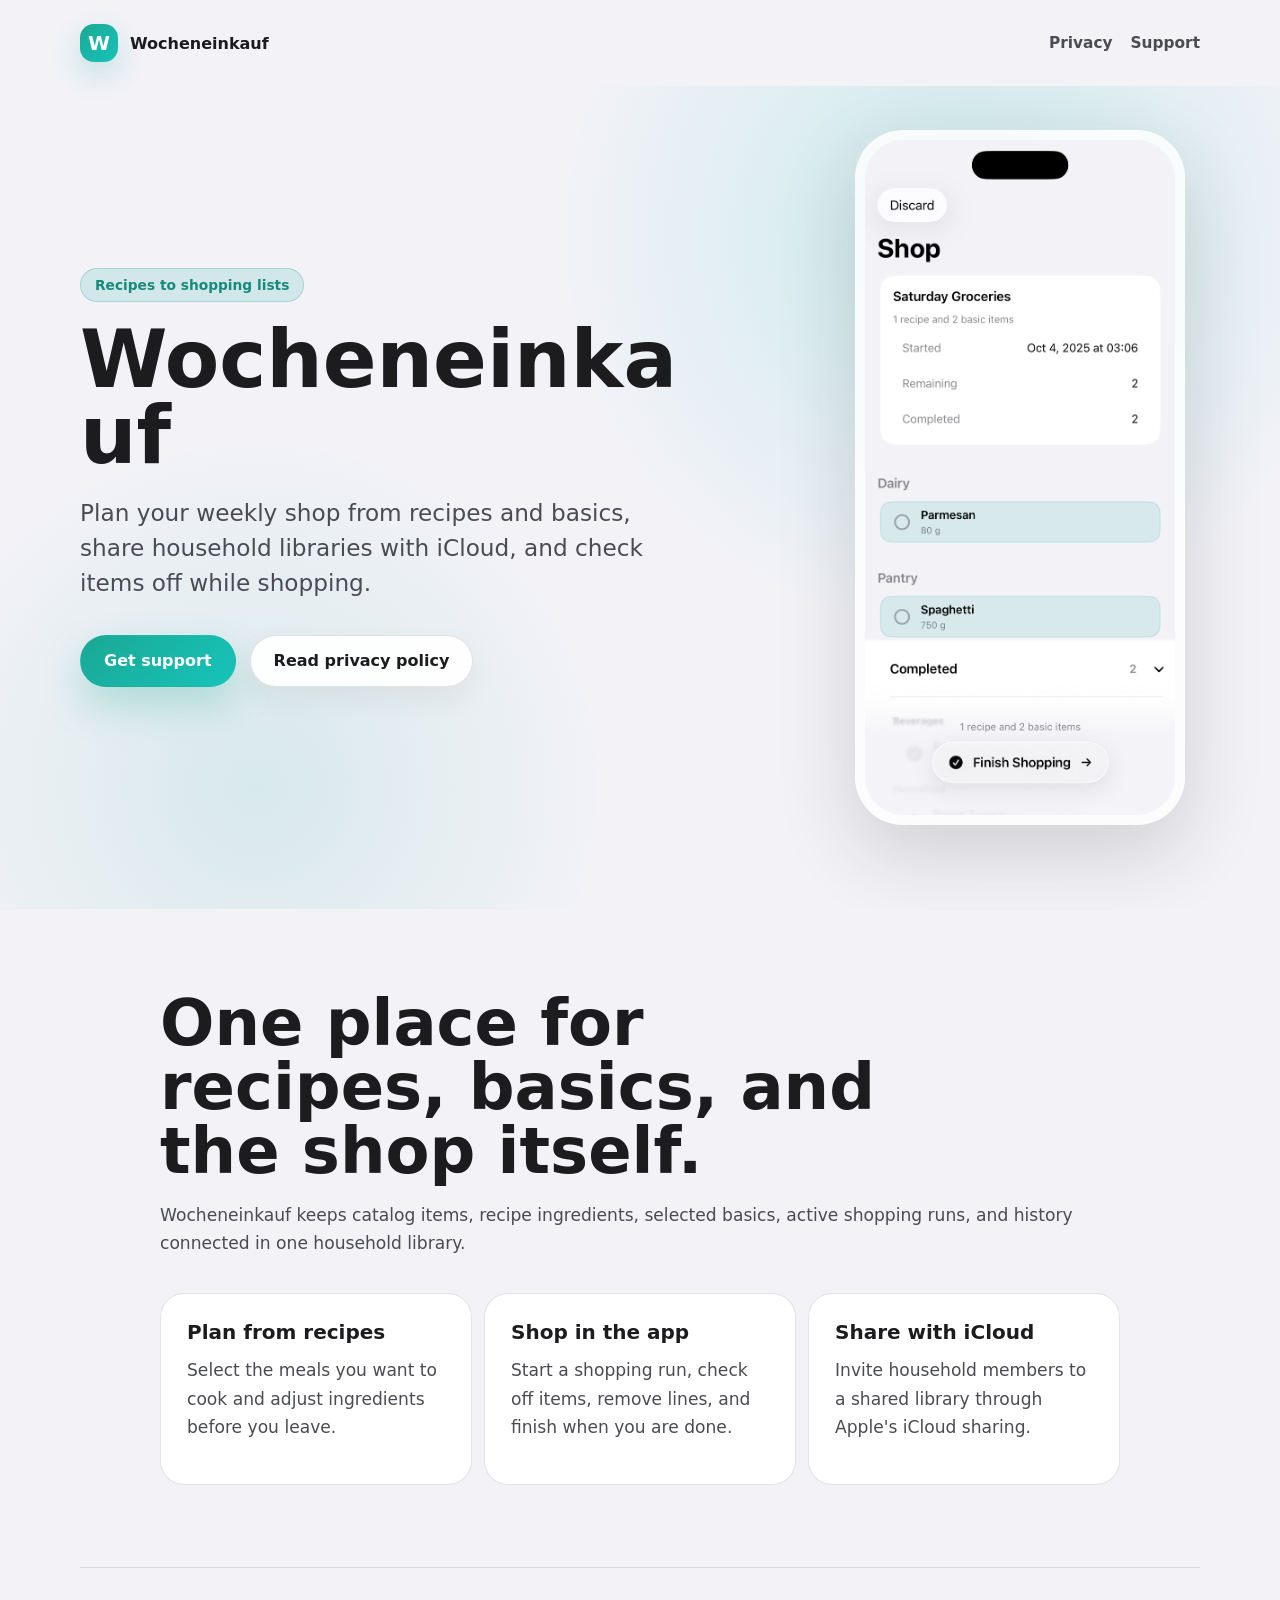
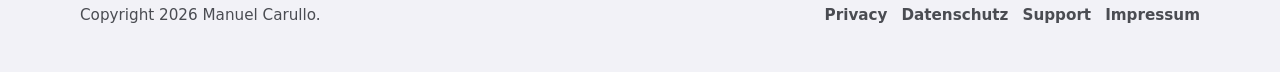
==== index.html @ f626c737 "Split privacy and Datenschutz pages" ====
<!doctype html>
<html lang="en">
  <head>
    <meta charset="utf-8">
    <meta name="viewport" content="width=device-width, initial-scale=1">
    <title>Wocheneinkauf</title>
    <meta
      name="description"
      content="Wocheneinkauf turns recipes and household basics into shared grocery lists and in-app shopping runs."
    >
    <link rel="stylesheet" href="assets/styles.css">
  </head>
  <body>
    <header class="site-header">
      <a class="brand" href="./" aria-label="Wocheneinkauf home">
        <span class="brand-mark" aria-hidden="true">W</span>
        <span>Wocheneinkauf</span>
      </a>
      <nav class="nav" aria-label="Main navigation">
        <a href="./privacy/">Privacy</a>
        <a href="./support/">Support</a>
      </nav>
    </header>

    <main>
      <section class="hero">
        <div class="hero-inner">
          <div class="hero-copy">
            <p class="eyebrow">Recipes to shopping lists</p>
            <h1>Wocheneinkauf</h1>
            <p class="lead">
              Plan your weekly shop from recipes and basics, share household libraries with iCloud,
              and check items off while shopping.
            </p>
            <div class="actions">
              <a class="button primary" href="./support/">Get support</a>
              <a class="button" href="./privacy/">Read privacy policy</a>
            </div>
          </div>

          <div class="app-image-wrap" aria-label="Wocheneinkauf app preview">
            <div class="app-image-shell">
              <img
                class="app-preview"
                src="./assets/app-preview.png"
                alt="Wocheneinkauf shopping run screen showing remaining items and a finish shopping button"
                width="689"
                height="1500"
              >
            </div>
          </div>
        </div>
      </section>

      <section class="section">
        <h2>One place for recipes, basics, and the shop itself.</h2>
        <p>
          Wocheneinkauf keeps catalog items, recipe ingredients, selected basics, active shopping
          runs, and history connected in one household library.
        </p>
        <div class="feature-list" aria-label="Product features">
          <article class="feature">
            <h3>Plan from recipes</h3>
            <p>Select the meals you want to cook and adjust ingredients before you leave.</p>
          </article>
          <article class="feature">
            <h3>Shop in the app</h3>
            <p>Start a shopping run, check off items, remove lines, and finish when you are done.</p>
          </article>
          <article class="feature">
            <h3>Share with iCloud</h3>
            <p>Invite household members to a shared library through Apple's iCloud sharing.</p>
          </article>
        </div>
      </section>
    </main>

    <footer class="site-footer">
      <span>Copyright 2026 Manuel Carullo.</span>
      <nav class="footer-links" aria-label="Legal links">
        <a href="./privacy/">Privacy</a>
        <a href="./datenschutz/">Datenschutz</a>
        <a href="./support/">Support</a>
        <a href="./impressum/">Impressum</a>
      </nav>
    </footer>
  </body>
</html>
---- assets/styles.css ----
:root {
  color-scheme: light dark;
  --background: #f2f2f7;
  --background-raised: #ffffff;
  --surface: #ffffff;
  --surface-secondary: #f8f8fb;
  --surface-selected: rgba(26, 168, 148, 0.14);
  --text: #1c1c1e;
  --muted: #4a4c52;
  --tertiary: #8a8d94;
  --line: rgba(60, 60, 67, 0.14);
  --accent: #1aa894;
  --accent-strong: #168b7b;
  --accent-bright: #17c4ba;
  --shadow: 0 28px 80px rgba(28, 28, 30, 0.16);
  --radius-card: 30px;
  --radius-row: 18px;
  --radius-button: 999px;
}

@media (prefers-color-scheme: dark) {
  :root {
    --background: #141417;
    --background-raised: #1f1f24;
    --surface: #1f1f24;
    --surface-secondary: #18181d;
    --surface-selected: rgba(33, 204, 184, 0.16);
    --text: #f7f7fa;
    --muted: #c9c9d0;
    --tertiary: #92929c;
    --line: rgba(255, 255, 255, 0.13);
    --accent: #21ccb8;
    --accent-strong: #6ce4d7;
    --accent-bright: #16d3c5;
    --shadow: 0 28px 80px rgba(0, 0, 0, 0.42);
  }
}

* {
  box-sizing: border-box;
}

html {
  font-family:
    ui-rounded, "SF Pro Rounded", ui-sans-serif, system-ui, -apple-system,
    BlinkMacSystemFont, "Segoe UI", sans-serif;
  background: var(--background);
  color: var(--text);
}

body {
  margin: 0;
  min-width: 320px;
}

a {
  color: inherit;
  text-decoration-color: color-mix(in srgb, var(--accent) 70%, transparent);
  text-underline-offset: 0.18em;
}

a:hover {
  color: var(--accent-strong);
}

.site-header {
  position: relative;
  z-index: 3;
  display: flex;
  align-items: center;
  justify-content: space-between;
  gap: 24px;
  width: min(1120px, calc(100% - 40px));
  margin: 0 auto;
  padding: 24px 0;
}

.brand {
  display: inline-flex;
  align-items: center;
  gap: 12px;
  color: var(--text);
  font-weight: 760;
  text-decoration: none;
}

.brand-mark {
  display: grid;
  width: 38px;
  height: 38px;
  place-items: center;
  border-radius: 14px;
  background: linear-gradient(135deg, var(--accent), var(--accent-bright));
  color: #fff;
  font-size: 20px;
  box-shadow: 0 12px 28px rgba(26, 168, 148, 0.22);
}

.nav {
  display: flex;
  align-items: center;
  gap: 18px;
  color: var(--muted);
  font-size: 0.96rem;
  font-weight: 620;
}

.nav a {
  text-decoration: none;
}

.hero {
  position: relative;
  isolation: isolate;
  min-height: calc(100svh - 86px);
  overflow: hidden;
  background:
    radial-gradient(circle at 75% 18%, rgba(23, 196, 186, 0.18), transparent 34%),
    radial-gradient(circle at 20% 85%, rgba(26, 168, 148, 0.12), transparent 28%),
    var(--background);
}

.hero-inner {
  position: relative;
  z-index: 2;
  display: grid;
  grid-template-columns: minmax(0, 1fr) minmax(300px, 360px);
  gap: 64px;
  align-items: center;
  width: min(1120px, calc(100% - 40px));
  min-height: calc(100svh - 86px);
  margin: 0 auto;
  padding: 44px 0 84px;
}

.hero-copy {
  max-width: 620px;
  min-width: 0;
}

.eyebrow {
  display: inline-flex;
  align-items: center;
  min-height: 34px;
  margin: 0 0 20px;
  border: 1px solid color-mix(in srgb, var(--accent) 28%, transparent);
  border-radius: var(--radius-button);
  padding: 0 14px;
  background: var(--surface-selected);
  color: var(--accent-strong);
  font-size: 0.86rem;
  font-weight: 760;
}

h1,
h2,
h3,
p {
  margin-top: 0;
}

h1 {
  max-width: 100%;
  margin-bottom: 22px;
  font-size: clamp(3.2rem, 6.2vw, 6.35rem);
  line-height: 0.95;
  letter-spacing: 0;
  overflow-wrap: break-word;
}

.lead {
  max-width: 590px;
  margin-bottom: 34px;
  color: var(--muted);
  font-size: clamp(1.18rem, 2vw, 1.45rem);
  font-weight: 520;
  line-height: 1.52;
}

.actions {
  display: flex;
  flex-wrap: wrap;
  gap: 14px;
}

.button {
  display: inline-flex;
  min-height: 52px;
  align-items: center;
  justify-content: center;
  border: 1px solid var(--line);
  border-radius: var(--radius-button);
  padding: 0 23px;
  background: color-mix(in srgb, var(--surface) 92%, transparent);
  color: var(--text);
  font-weight: 760;
  text-decoration: none;
  box-shadow: 0 12px 30px rgba(28, 28, 30, 0.06);
}

.button.primary {
  border-color: transparent;
  background: linear-gradient(135deg, var(--accent), var(--accent-bright));
  color: #fff;
  box-shadow: 0 18px 38px rgba(26, 168, 148, 0.26);
}

.app-image-wrap {
  display: grid;
  justify-items: center;
  align-items: center;
  min-height: 680px;
  min-width: 0;
}

.app-image-shell {
  width: min(100%, 330px);
  border-radius: 48px;
  padding: 10px;
  background: color-mix(in srgb, var(--surface) 82%, transparent);
  box-shadow: var(--shadow);
}

.app-preview {
  display: block;
  width: 100%;
  height: auto;
  border-radius: 38px;
  background: var(--background);
}

.section {
  width: min(960px, calc(100% - 40px));
  margin: 0 auto;
  padding: 82px 0;
}

.section h2 {
  max-width: 760px;
  margin-bottom: 18px;
  font-size: clamp(2rem, 5vw, 4rem);
  line-height: 1;
  letter-spacing: 0;
}

.section p,
.section li {
  color: var(--muted);
  font-size: 1.07rem;
  line-height: 1.65;
}

.feature-list {
  display: grid;
  grid-template-columns: repeat(3, minmax(0, 1fr));
  gap: 12px;
  margin-top: 36px;
}

.feature {
  min-height: 184px;
  border: 1px solid var(--line);
  border-radius: 24px;
  padding: 26px;
  background: var(--surface);
}

.feature h3 {
  margin-bottom: 12px;
  font-size: 1.25rem;
}

.policy {
  max-width: 760px;
}

.policy h1 {
  font-size: clamp(2.7rem, 8vw, 5.5rem);
}

.policy h2 {
  margin-top: 44px;
  font-size: 1.45rem;
}

.policy h3 {
  margin-top: 30px;
  margin-bottom: 12px;
  font-size: 1.12rem;
}

.policy ul {
  padding-left: 1.3rem;
}

.support-options {
  display: grid;
  grid-template-columns: 1fr;
  gap: 12px;
  margin-top: 34px;
  max-width: 640px;
}

.support-option {
  border: 1px solid var(--line);
  border-radius: 24px;
  padding: 28px;
  background: var(--surface);
}

.site-footer {
  display: flex;
  align-items: center;
  justify-content: space-between;
  gap: 18px;
  width: min(1120px, calc(100% - 40px));
  margin: 0 auto;
  padding: 38px 0 48px;
  border-top: 1px solid var(--line);
  color: var(--muted);
  font-size: 0.95rem;
}

.footer-links {
  display: flex;
  flex-wrap: wrap;
  gap: 14px;
}

.footer-links a {
  color: var(--muted);
  font-weight: 620;
  text-decoration: none;
}

@media (max-width: 920px) {
  .site-header {
    align-items: flex-start;
    flex-direction: column;
  }

  .hero-inner {
    grid-template-columns: 1fr;
    min-height: 0;
    padding-top: 22px;
  }

  .app-image-wrap {
    min-height: 0;
  }

  .app-image-shell {
    width: min(100%, 350px);
  }

  .feature-list,
  .support-options {
    grid-template-columns: 1fr;
  }

  .site-footer {
    align-items: flex-start;
    flex-direction: column;
  }
}

@media (max-width: 520px) {
  .site-header,
  .hero-inner,
  .section,
  .site-footer {
    width: min(100% - 28px, 1120px);
  }

  .nav {
    width: 100%;
    justify-content: space-between;
    gap: 10px;
  }

  h1 {
    font-size: clamp(2.8rem, 15vw, 4rem);
  }

  .actions {
    flex-direction: column;
  }

  .button {
    width: 100%;
  }

  .app-image-shell {
    border-radius: 42px;
    padding: 8px;
  }

  .app-preview {
    border-radius: 34px;
  }
}
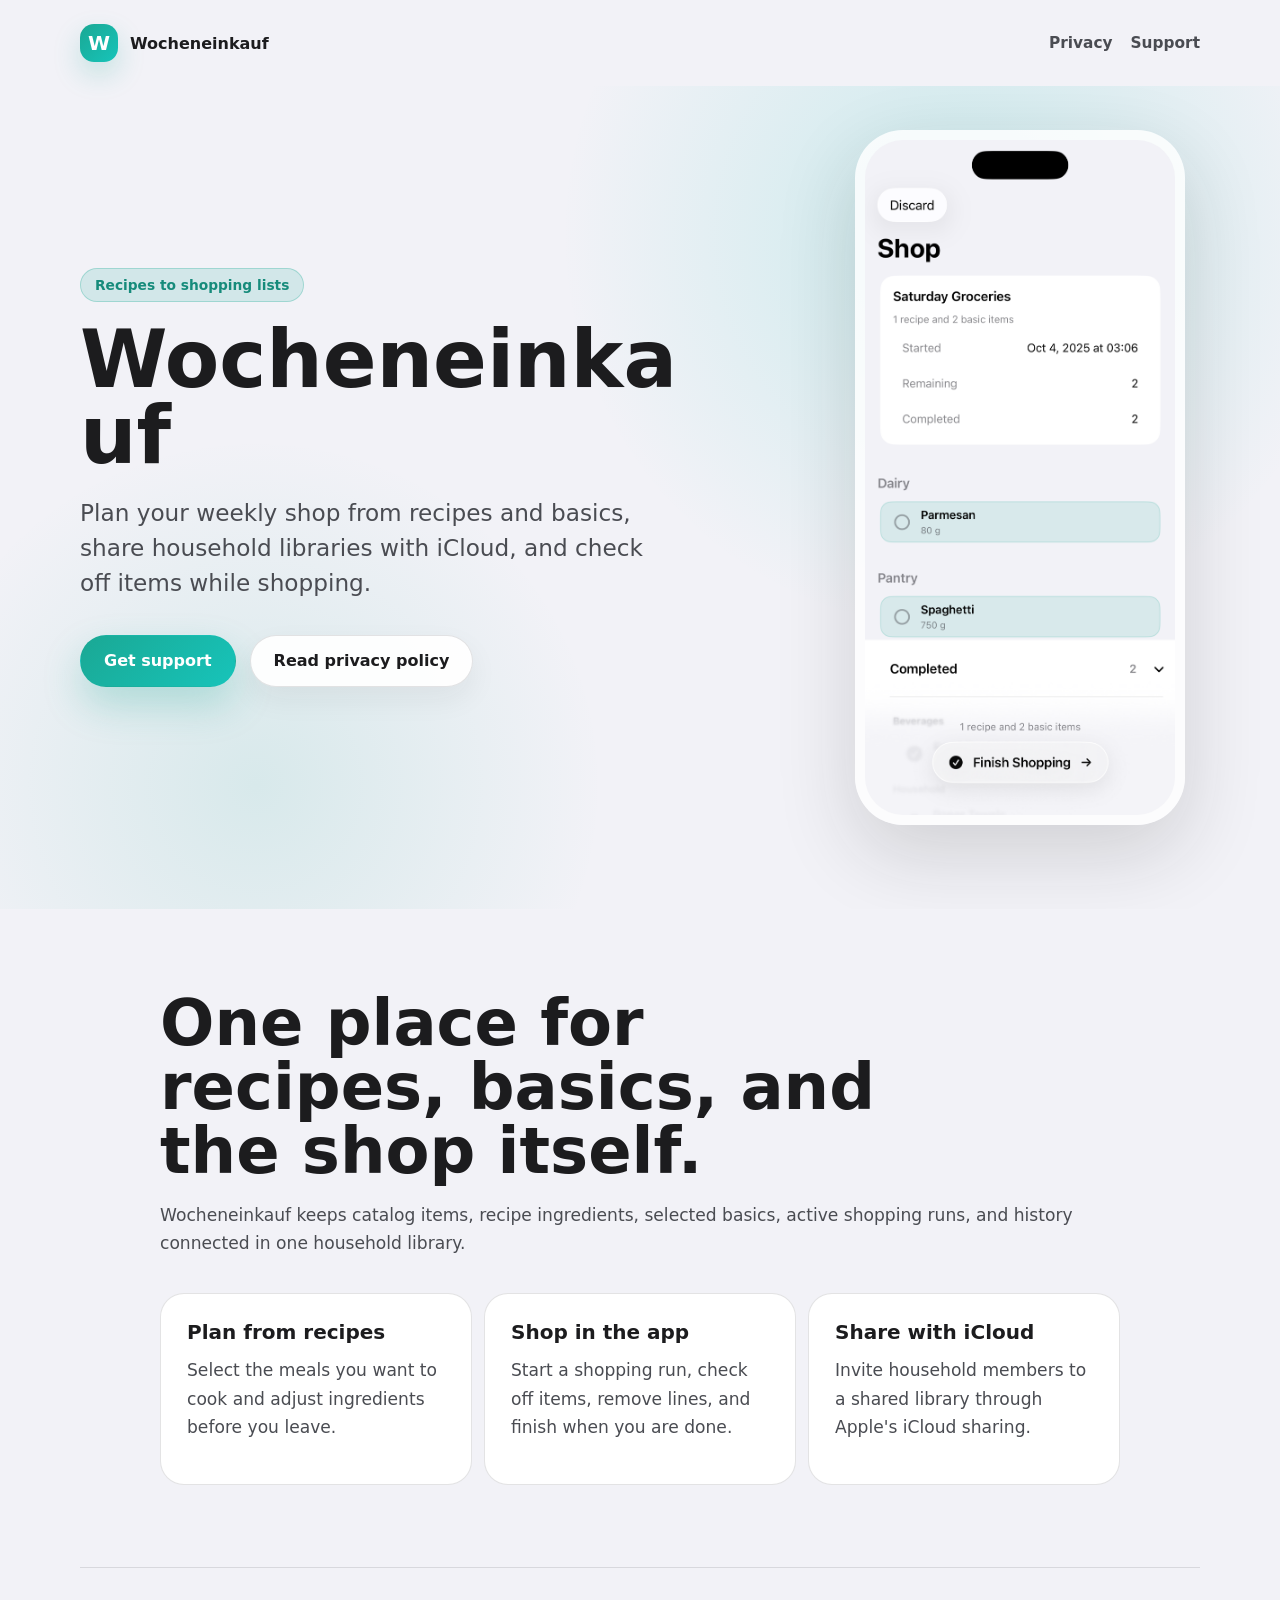
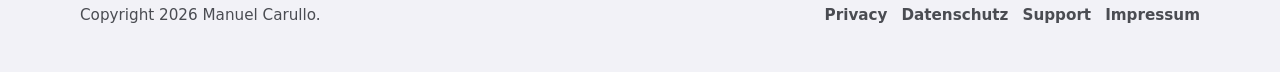
==== commit d2ea024b: "Add app feature inventory and refresh site copy" ====
--- a/index.html
+++ b/index.html
@@ -6,7 +6,7 @@
     <title>Wocheneinkauf</title>
     <meta
       name="description"
-      content="Wocheneinkauf turns recipes and household basics into shared grocery lists and in-app shopping runs."
+      content="Wocheneinkauf turns recipes and household basics into shared grocery libraries and in-app shopping runs."
     >
     <link rel="stylesheet" href="assets/styles.css">
   </head>
@@ -30,7 +30,7 @@
             <h1>Wocheneinkauf</h1>
             <p class="lead">
               Plan your weekly shop from recipes and basics, share household libraries with iCloud,
-              and check items off while shopping.
+              and check off items while shopping.
             </p>
             <div class="actions">
               <a class="button primary" href="./support/">Get support</a>
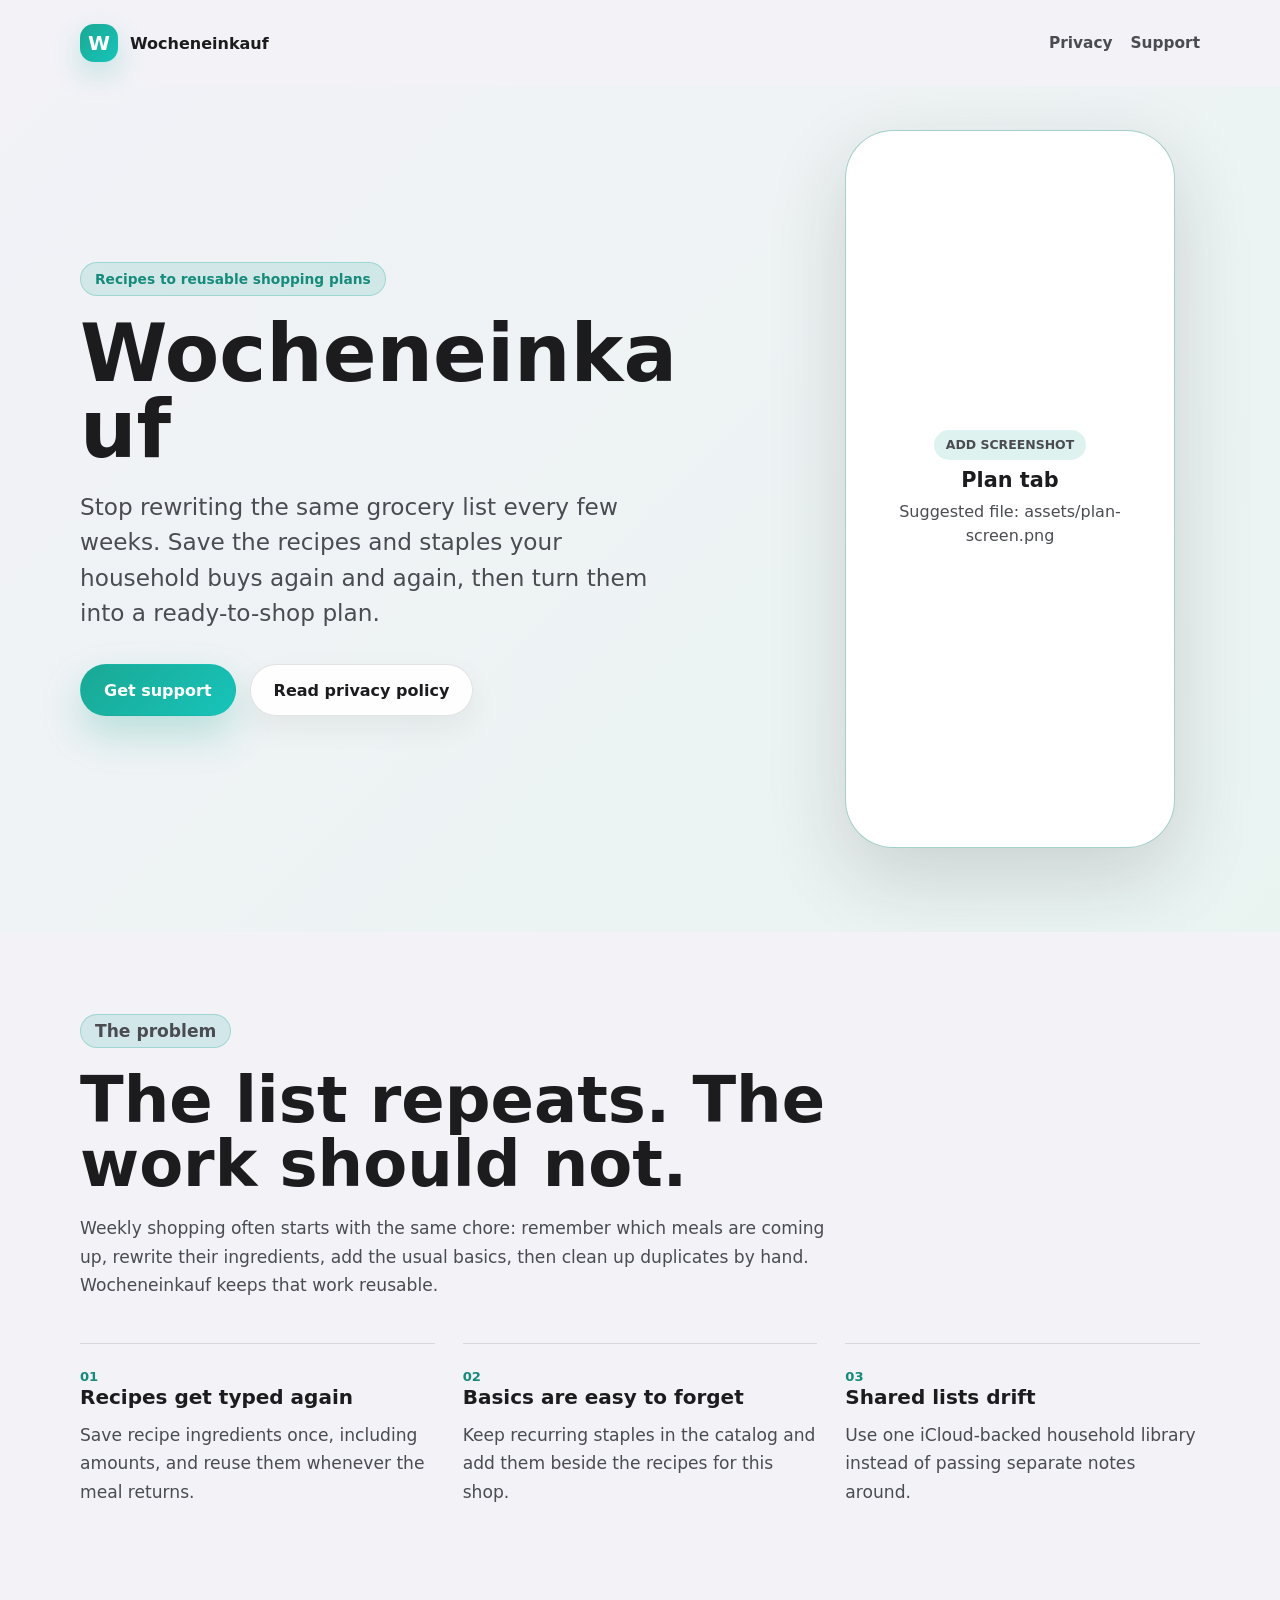
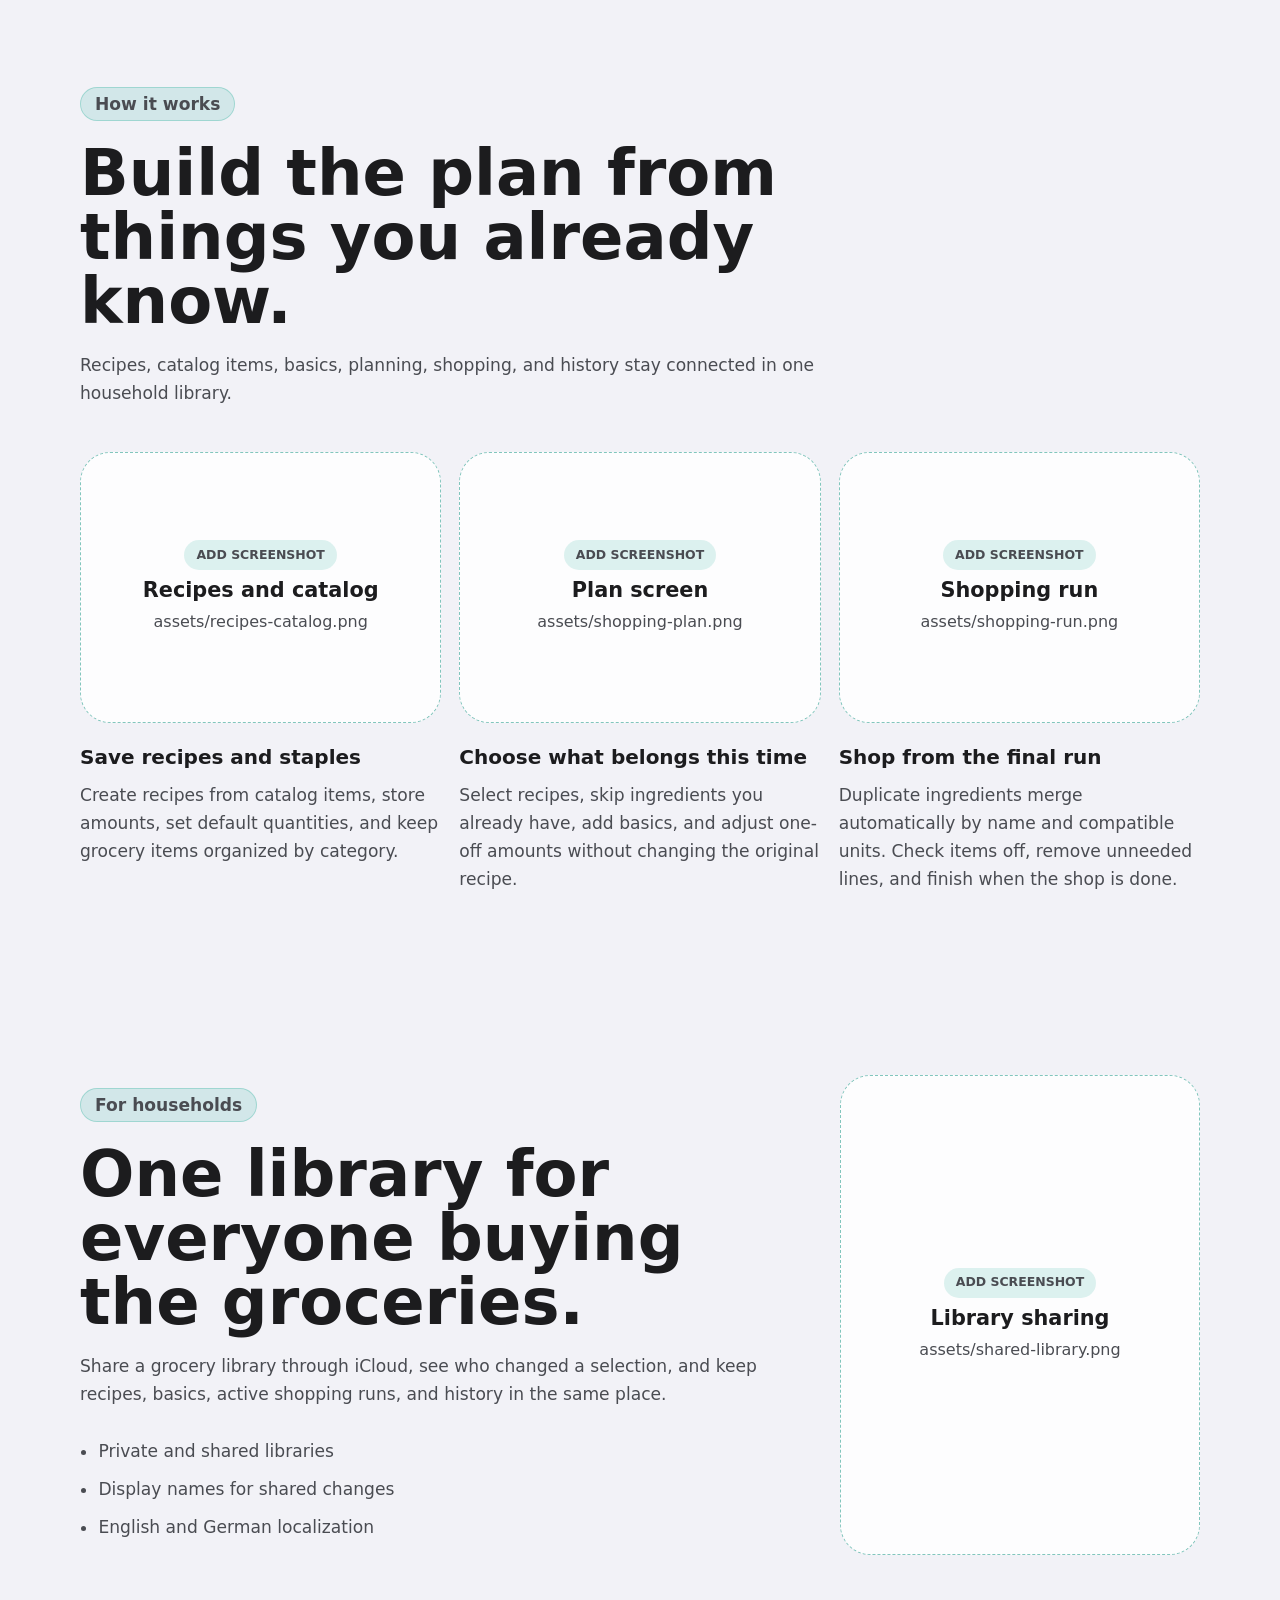
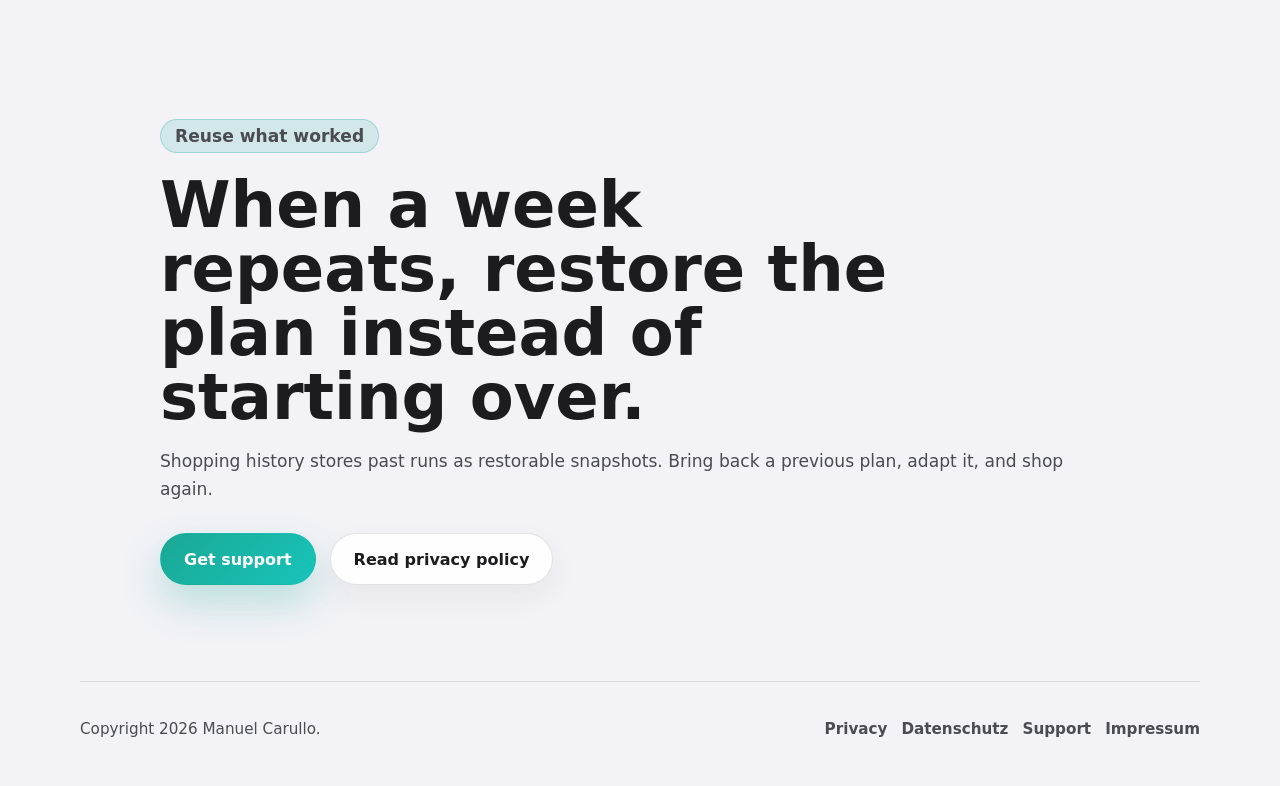
==== commit b312bc1e: "Update landing page with app overview" ====
--- a/index.html
+++ b/index.html
@@ -6,7 +6,7 @@
     <title>Wocheneinkauf</title>
     <meta
       name="description"
-      content="Wocheneinkauf turns recipes and household basics into shared grocery libraries and in-app shopping runs."
+      content="Wocheneinkauf saves recipes, staples, and shared grocery libraries so households can plan recurring shops without rewriting the same lists."
     >
     <link rel="stylesheet" href="assets/styles.css">
   </head>
@@ -26,11 +26,11 @@
       <section class="hero">
         <div class="hero-inner">
           <div class="hero-copy">
-            <p class="eyebrow">Recipes to shopping lists</p>
+            <p class="eyebrow">Recipes to reusable shopping plans</p>
             <h1>Wocheneinkauf</h1>
             <p class="lead">
-              Plan your weekly shop from recipes and basics, share household libraries with iCloud,
-              and check off items while shopping.
+              Stop rewriting the same grocery list every few weeks. Save the recipes and staples
+              your household buys again and again, then turn them into a ready-to-shop plan.
             </p>
             <div class="actions">
               <a class="button primary" href="./support/">Get support</a>
@@ -38,39 +38,126 @@
             </div>
           </div>
 
-          <div class="app-image-wrap" aria-label="Wocheneinkauf app preview">
-            <div class="app-image-shell">
-              <img
-                class="app-preview"
-                src="./assets/app-preview.png"
-                alt="Wocheneinkauf shopping run screen showing remaining items and a finish shopping button"
-                width="689"
-                height="1500"
-              >
+          <div class="hero-media" aria-label="Wocheneinkauf app screenshot placeholder">
+            <div class="phone-placeholder">
+              <span class="placeholder-label">Add screenshot</span>
+              <strong>Plan tab</strong>
+              <span>Suggested file: assets/plan-screen.png</span>
             </div>
           </div>
         </div>
       </section>
 
-      <section class="section">
-        <h2>One place for recipes, basics, and the shop itself.</h2>
+      <section class="section problem">
+        <p class="eyebrow">The problem</p>
+        <h2>The list repeats. The work should not.</h2>
         <p>
-          Wocheneinkauf keeps catalog items, recipe ingredients, selected basics, active shopping
-          runs, and history connected in one household library.
+          Weekly shopping often starts with the same chore: remember which meals are coming up,
+          rewrite their ingredients, add the usual basics, then clean up duplicates by hand.
+          Wocheneinkauf keeps that work reusable.
         </p>
-        <div class="feature-list" aria-label="Product features">
-          <article class="feature">
-            <h3>Plan from recipes</h3>
-            <p>Select the meals you want to cook and adjust ingredients before you leave.</p>
+        <div class="problem-list" aria-label="Problems Wocheneinkauf helps with">
+          <div>
+            <span>01</span>
+            <h3>Recipes get typed again</h3>
+            <p>Save recipe ingredients once, including amounts, and reuse them whenever the meal returns.</p>
+          </div>
+          <div>
+            <span>02</span>
+            <h3>Basics are easy to forget</h3>
+            <p>Keep recurring staples in the catalog and add them beside the recipes for this shop.</p>
+          </div>
+          <div>
+            <span>03</span>
+            <h3>Shared lists drift</h3>
+            <p>Use one iCloud-backed household library instead of passing separate notes around.</p>
+          </div>
+        </div>
+      </section>
+
+      <section class="section workflow">
+        <div class="section-heading">
+          <p class="eyebrow">How it works</p>
+          <h2>Build the plan from things you already know.</h2>
+          <p>
+            Recipes, catalog items, basics, planning, shopping, and history stay connected in one
+            household library.
+          </p>
+        </div>
+
+        <div class="workflow-grid">
+          <article class="workflow-step">
+            <div class="image-placeholder landscape">
+              <span class="placeholder-label">Add screenshot</span>
+              <strong>Recipes and catalog</strong>
+              <span>assets/recipes-catalog.png</span>
+            </div>
+            <h3>Save recipes and staples</h3>
+            <p>
+              Create recipes from catalog items, store amounts, set default quantities, and keep
+              grocery items organized by category.
+            </p>
           </article>
-          <article class="feature">
-            <h3>Shop in the app</h3>
-            <p>Start a shopping run, check off items, remove lines, and finish when you are done.</p>
+
+          <article class="workflow-step">
+            <div class="image-placeholder landscape">
+              <span class="placeholder-label">Add screenshot</span>
+              <strong>Plan screen</strong>
+              <span>assets/shopping-plan.png</span>
+            </div>
+            <h3>Choose what belongs this time</h3>
+            <p>
+              Select recipes, skip ingredients you already have, add basics, and adjust one-off
+              amounts without changing the original recipe.
+            </p>
           </article>
-          <article class="feature">
-            <h3>Share with iCloud</h3>
-            <p>Invite household members to a shared library through Apple's iCloud sharing.</p>
+
+          <article class="workflow-step">
+            <div class="image-placeholder landscape">
+              <span class="placeholder-label">Add screenshot</span>
+              <strong>Shopping run</strong>
+              <span>assets/shopping-run.png</span>
+            </div>
+            <h3>Shop from the final run</h3>
+            <p>
+              Duplicate ingredients merge automatically by name and compatible units. Check items
+              off, remove unneeded lines, and finish when the shop is done.
+            </p>
           </article>
+        </div>
+      </section>
+
+      <section class="section split-section">
+        <div>
+          <p class="eyebrow">For households</p>
+          <h2>One library for everyone buying the groceries.</h2>
+          <p>
+            Share a grocery library through iCloud, see who changed a selection, and keep recipes,
+            basics, active shopping runs, and history in the same place.
+          </p>
+          <ul class="feature-points">
+            <li>Private and shared libraries</li>
+            <li>Display names for shared changes</li>
+            <li>English and German localization</li>
+          </ul>
+        </div>
+        <div class="image-placeholder portrait">
+          <span class="placeholder-label">Add screenshot</span>
+          <strong>Library sharing</strong>
+          <span>assets/shared-library.png</span>
+        </div>
+      </section>
+
+      <section class="section closing-section">
+        <p class="eyebrow">Reuse what worked</p>
+        <h2>When a week repeats, restore the plan instead of starting over.</h2>
+        <p>
+          Shopping history stores past runs as restorable snapshots. Bring back a previous plan,
+          adapt it, and shop again.
+        </p>
+        <div class="actions">
+          <a class="button primary" href="./support/">Get support</a>
+          <a class="button" href="./privacy/">Read privacy policy</a>
         </div>
       </section>
     </main>
--- a/assets/styles.css
+++ b/assets/styles.css
@@ -1,6 +1,7 @@
 :root {
   color-scheme: light dark;
   --background: #f2f2f7;
+  --background-soft: #e9f4f1;
   --background-raised: #ffffff;
   --surface: #ffffff;
   --surface-secondary: #f8f8fb;
@@ -21,6 +22,7 @@
 @media (prefers-color-scheme: dark) {
   :root {
     --background: #141417;
+    --background-soft: #132321;
     --background-raised: #1f1f24;
     --surface: #1f1f24;
     --surface-secondary: #18181d;
@@ -114,17 +116,14 @@
   isolation: isolate;
   min-height: calc(100svh - 86px);
   overflow: hidden;
-  background:
-    radial-gradient(circle at 75% 18%, rgba(23, 196, 186, 0.18), transparent 34%),
-    radial-gradient(circle at 20% 85%, rgba(26, 168, 148, 0.12), transparent 28%),
-    var(--background);
+  background: linear-gradient(135deg, var(--background), var(--background-soft));
 }
 
 .hero-inner {
   position: relative;
   z-index: 2;
   display: grid;
-  grid-template-columns: minmax(0, 1fr) minmax(300px, 360px);
+  grid-template-columns: minmax(0, 1fr) minmax(300px, 380px);
   gap: 64px;
   align-items: center;
   width: min(1120px, calc(100% - 40px));
@@ -205,7 +204,7 @@
   box-shadow: 0 18px 38px rgba(26, 168, 148, 0.26);
 }
 
-.app-image-wrap {
+.hero-media {
   display: grid;
   justify-items: center;
   align-items: center;
@@ -213,20 +212,46 @@
   min-width: 0;
 }
 
-.app-image-shell {
+.phone-placeholder {
+  display: grid;
+  align-content: center;
+  justify-items: center;
   width: min(100%, 330px);
+  aspect-ratio: 689 / 1500;
   border-radius: 48px;
-  padding: 10px;
-  background: color-mix(in srgb, var(--surface) 82%, transparent);
+  border: 1px solid color-mix(in srgb, var(--accent) 32%, var(--line));
+  padding: 34px;
+  background:
+    linear-gradient(180deg, color-mix(in srgb, var(--surface) 92%, transparent), var(--surface)),
+    var(--surface);
   box-shadow: var(--shadow);
-}
-
-.app-preview {
-  display: block;
-  width: 100%;
-  height: auto;
-  border-radius: 38px;
-  background: var(--background);
+  text-align: center;
+}
+
+.phone-placeholder strong,
+.image-placeholder strong {
+  margin: 8px 0;
+  color: var(--text);
+  font-size: 1.3rem;
+}
+
+.phone-placeholder span,
+.image-placeholder span {
+  color: var(--muted);
+  line-height: 1.5;
+}
+
+.placeholder-label {
+  display: inline-flex;
+  align-items: center;
+  min-height: 30px;
+  border-radius: var(--radius-button);
+  padding: 0 12px;
+  background: var(--surface-selected);
+  color: var(--accent-strong);
+  font-size: 0.78rem;
+  font-weight: 760;
+  text-transform: uppercase;
 }
 
 .section {
@@ -250,24 +275,102 @@
   line-height: 1.65;
 }
 
-.feature-list {
+.problem {
+  width: min(1120px, calc(100% - 40px));
+}
+
+.problem > p:not(.eyebrow) {
+  max-width: 760px;
+}
+
+.problem-list {
   display: grid;
   grid-template-columns: repeat(3, minmax(0, 1fr));
-  gap: 12px;
-  margin-top: 36px;
-}
-
-.feature {
-  min-height: 184px;
-  border: 1px solid var(--line);
-  border-radius: 24px;
-  padding: 26px;
-  background: var(--surface);
-}
-
-.feature h3 {
+  gap: 28px;
+  margin-top: 44px;
+}
+
+.problem-list div {
+  border-top: 1px solid var(--line);
+  padding-top: 22px;
+}
+
+.problem-list span {
+  color: var(--accent-strong);
+  font-size: 0.82rem;
+  font-weight: 800;
+}
+
+.problem-list h3,
+.workflow-step h3 {
   margin-bottom: 12px;
   font-size: 1.25rem;
+}
+
+.section-heading {
+  max-width: 760px;
+  margin-bottom: 44px;
+}
+
+.workflow {
+  width: min(1120px, calc(100% - 40px));
+}
+
+.workflow-grid {
+  display: grid;
+  grid-template-columns: repeat(3, minmax(0, 1fr));
+  gap: 18px;
+}
+
+.workflow-step {
+  min-width: 0;
+}
+
+.image-placeholder {
+  display: grid;
+  align-content: center;
+  justify-items: center;
+  min-height: 260px;
+  margin-bottom: 22px;
+  border: 1px dashed color-mix(in srgb, var(--accent) 48%, var(--line));
+  border-radius: var(--radius-card);
+  padding: 28px;
+  background: color-mix(in srgb, var(--surface) 82%, var(--background));
+  text-align: center;
+}
+
+.image-placeholder.landscape {
+  aspect-ratio: 4 / 3;
+}
+
+.image-placeholder.portrait {
+  width: min(100%, 360px);
+  aspect-ratio: 3 / 4;
+  justify-self: end;
+  margin-bottom: 0;
+}
+
+.split-section {
+  display: grid;
+  grid-template-columns: minmax(0, 1fr) minmax(280px, 360px);
+  gap: 72px;
+  align-items: center;
+  width: min(1120px, calc(100% - 40px));
+}
+
+.feature-points {
+  display: grid;
+  gap: 10px;
+  margin: 28px 0 0;
+  padding-left: 1.15rem;
+}
+
+.closing-section {
+  padding-bottom: 96px;
+}
+
+.closing-section .actions {
+  margin-top: 30px;
 }
 
 .policy {
@@ -345,17 +448,23 @@
     padding-top: 22px;
   }
 
-  .app-image-wrap {
+  .hero-media {
     min-height: 0;
   }
 
-  .app-image-shell {
+  .phone-placeholder {
     width: min(100%, 350px);
   }
 
-  .feature-list,
+  .problem-list,
+  .workflow-grid,
+  .split-section,
   .support-options {
     grid-template-columns: 1fr;
+  }
+
+  .image-placeholder.portrait {
+    justify-self: stretch;
   }
 
   .site-footer {
@@ -390,12 +499,8 @@
     width: 100%;
   }
 
-  .app-image-shell {
+  .phone-placeholder {
     border-radius: 42px;
-    padding: 8px;
-  }
-
-  .app-preview {
-    border-radius: 34px;
-  }
-}
+    padding: 28px;
+  }
+}
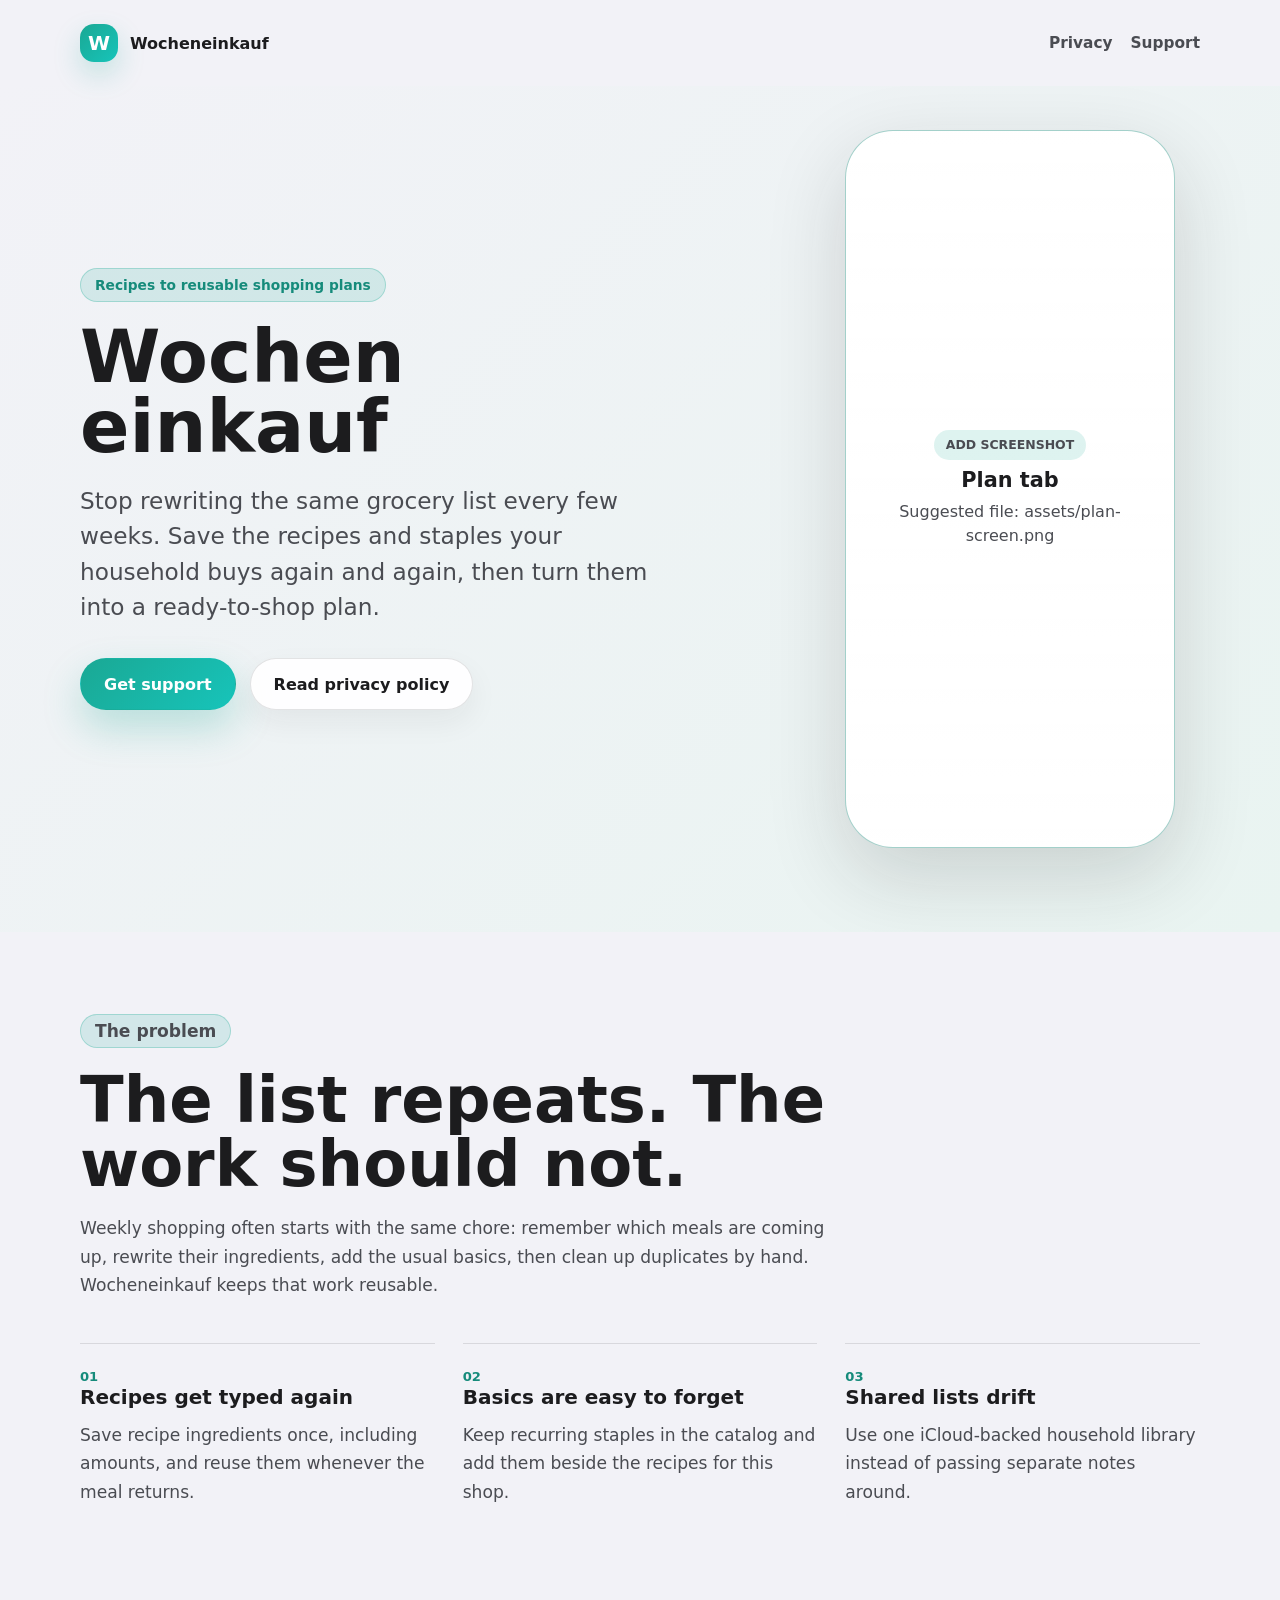
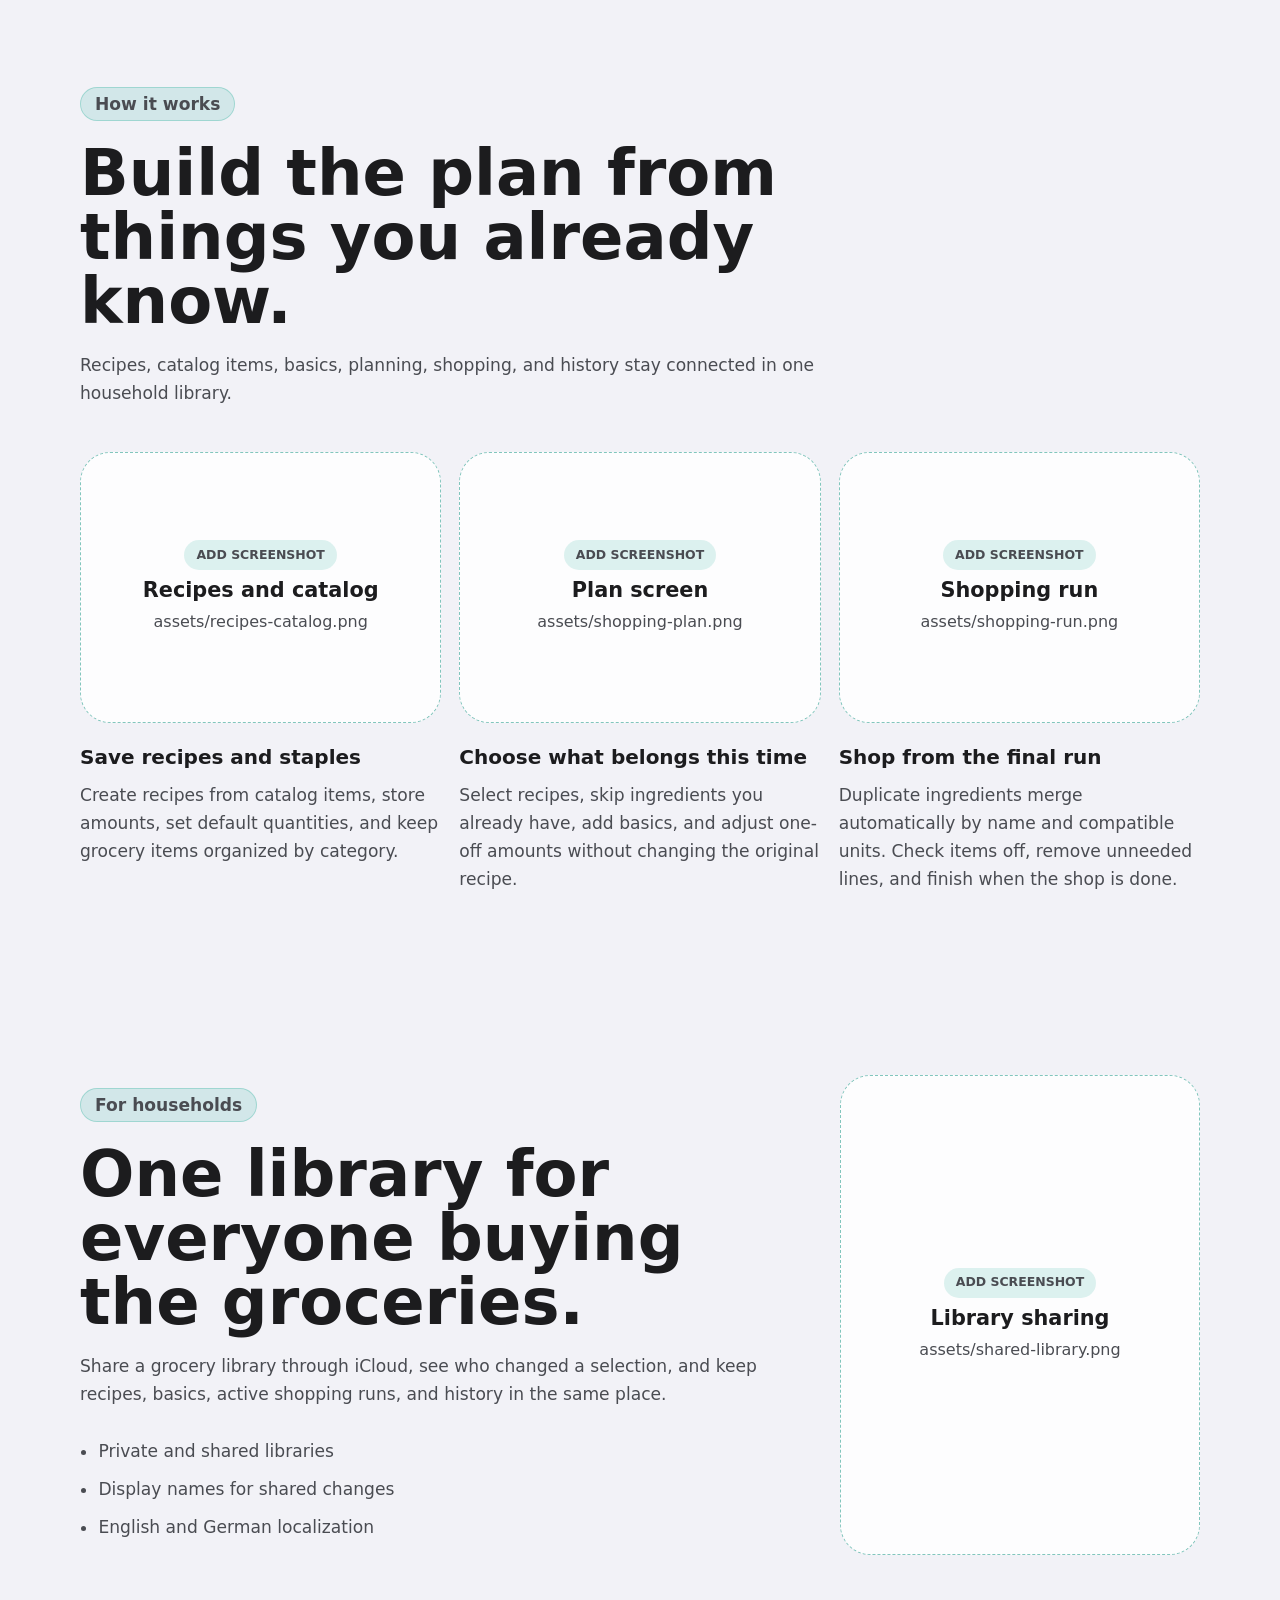
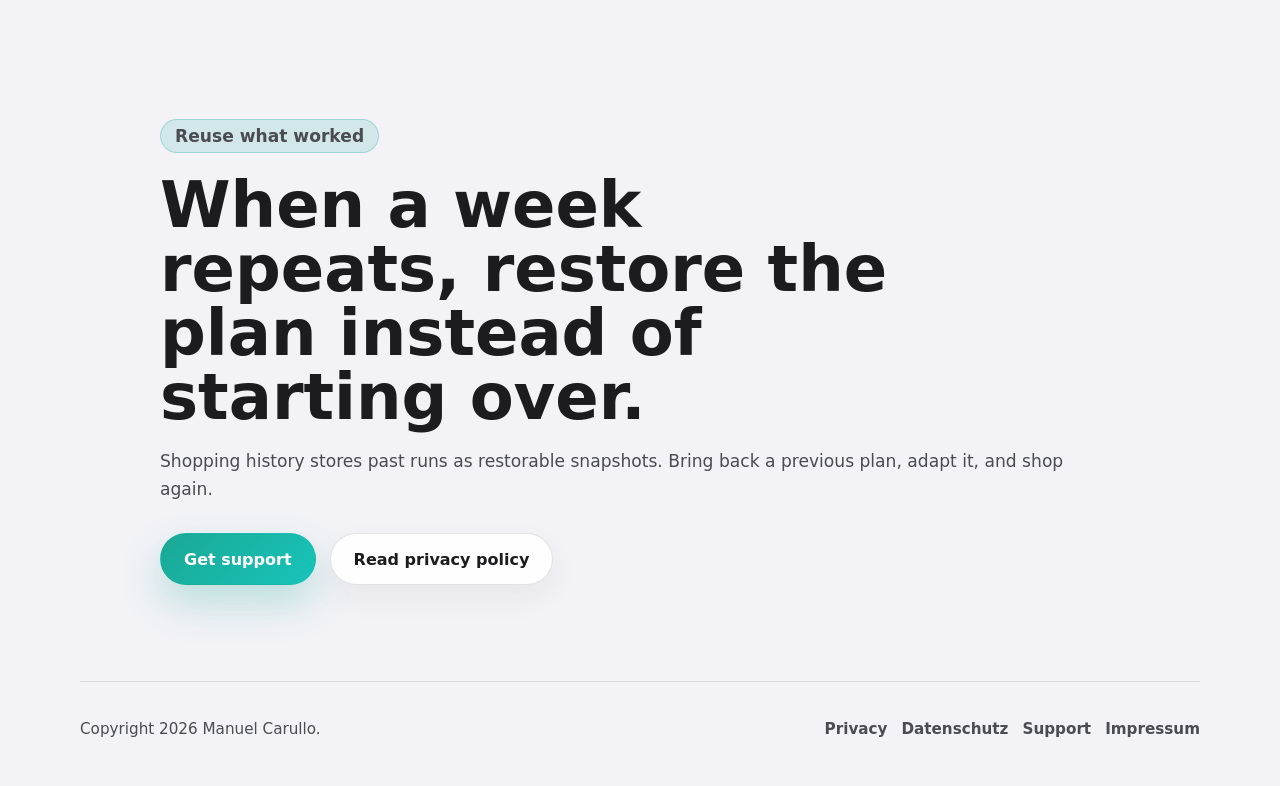
==== commit 1d2b74db: "Refactor hero title layout and adjust font size for improved responsiveness" ====
--- a/index.html
+++ b/index.html
@@ -27,7 +27,7 @@
         <div class="hero-inner">
           <div class="hero-copy">
             <p class="eyebrow">Recipes to reusable shopping plans</p>
-            <h1>Wocheneinkauf</h1>
+            <h1 class="hero-title"><span>Wochen</span><span>einkauf</span></h1>
             <p class="lead">
               Stop rewriting the same grocery list every few weeks. Save the recipes and staples
               your household buys again and again, then turn them into a ready-to-shop plan.
--- a/assets/styles.css
+++ b/assets/styles.css
@@ -161,10 +161,20 @@
 h1 {
   max-width: 100%;
   margin-bottom: 22px;
-  font-size: clamp(3.2rem, 6.2vw, 6.35rem);
+  font-size: clamp(3.2rem, 5.7vw, 6.1rem);
   line-height: 0.95;
   letter-spacing: 0;
   overflow-wrap: break-word;
+}
+
+.hero-title {
+  display: flex;
+  flex-wrap: wrap;
+  column-gap: 0;
+}
+
+.hero-title span {
+  display: inline-block;
 }
 
 .lead {
@@ -491,6 +501,10 @@
     font-size: clamp(2.8rem, 15vw, 4rem);
   }
 
+  .hero-title {
+    display: block;
+  }
+
   .actions {
     flex-direction: column;
   }
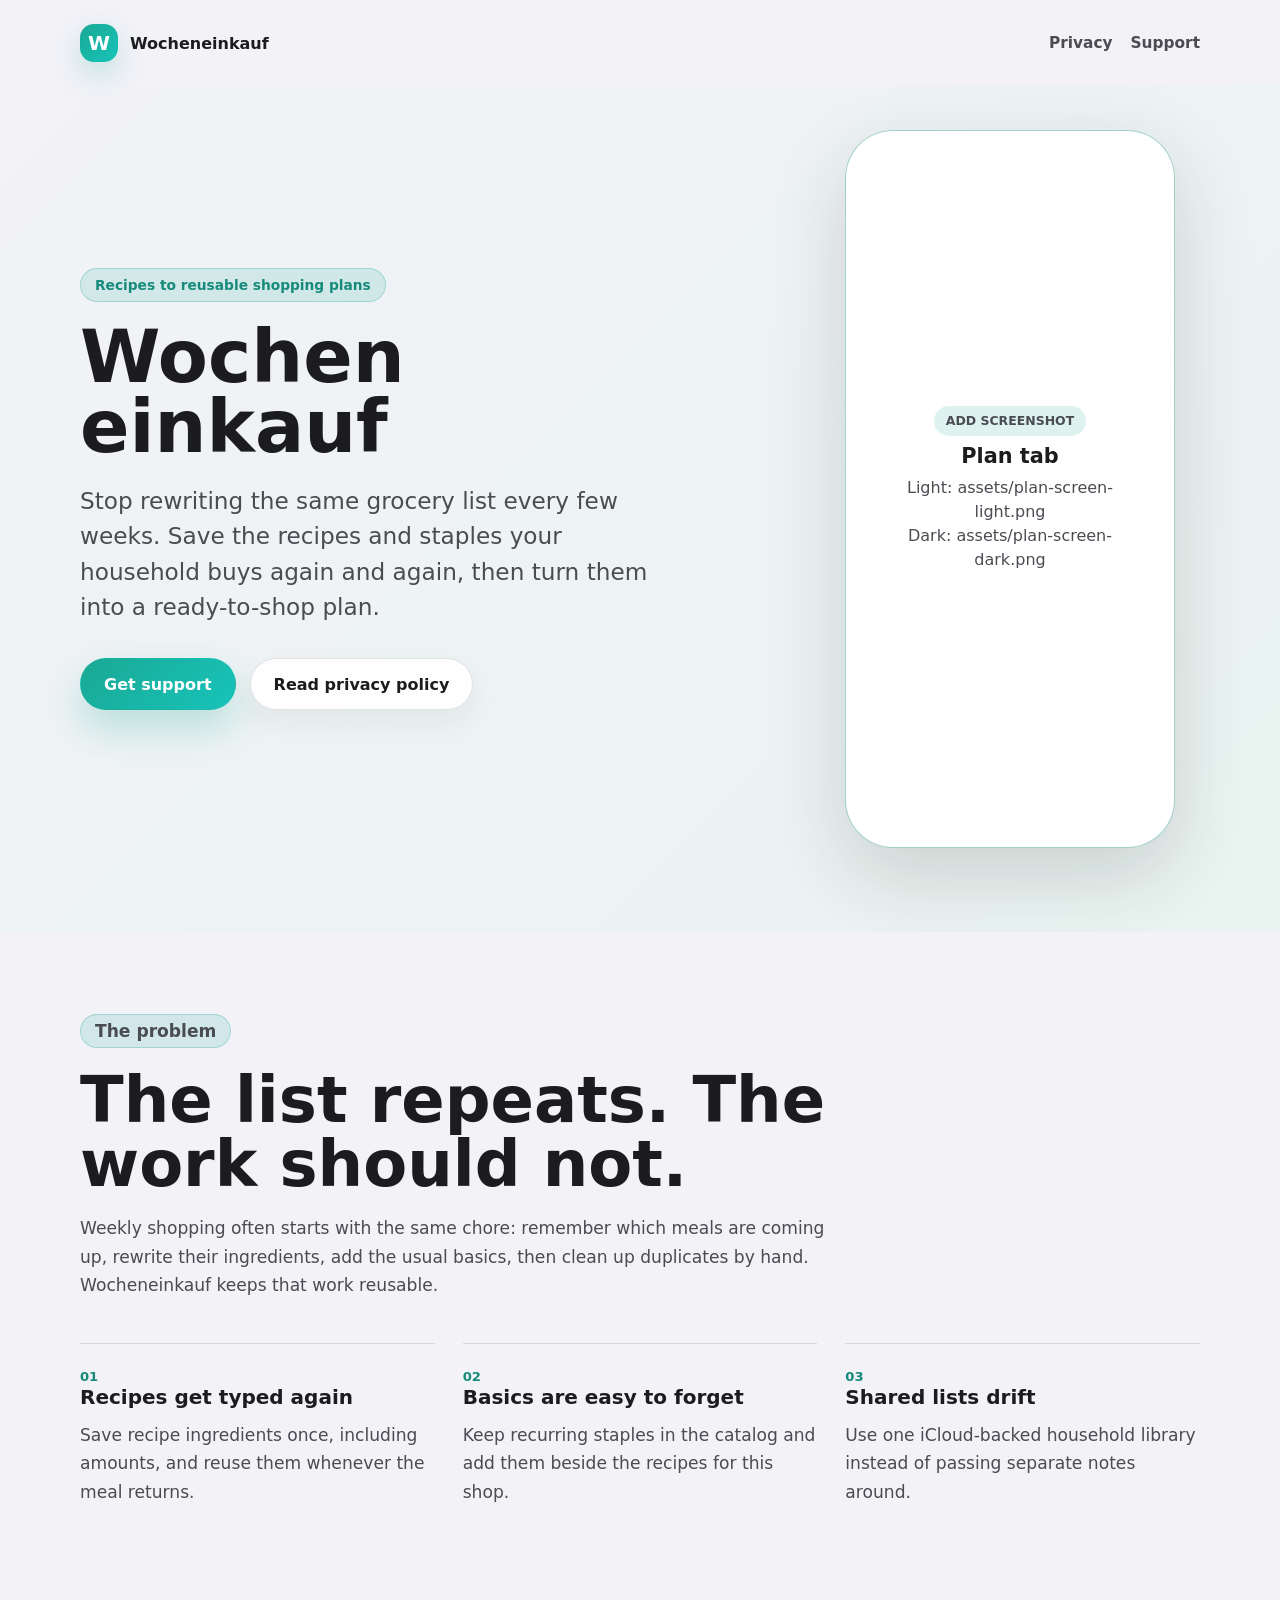
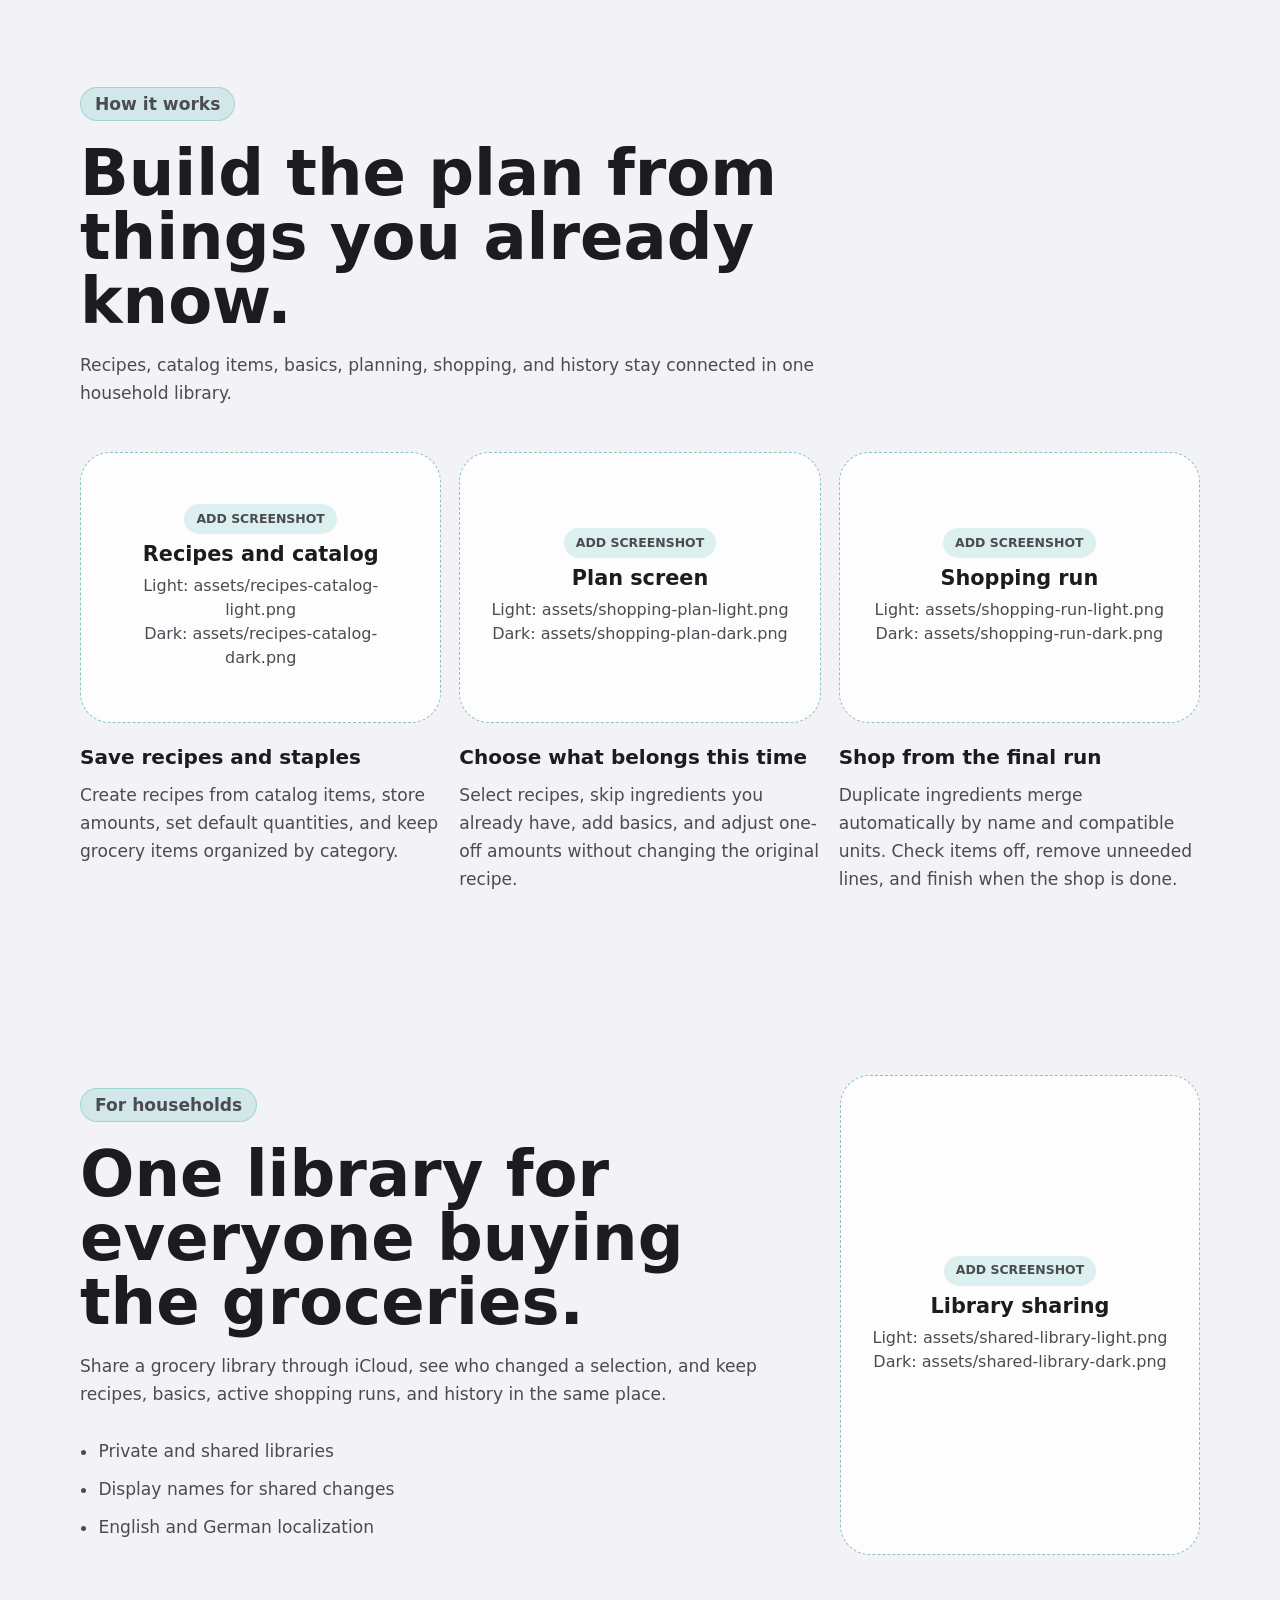
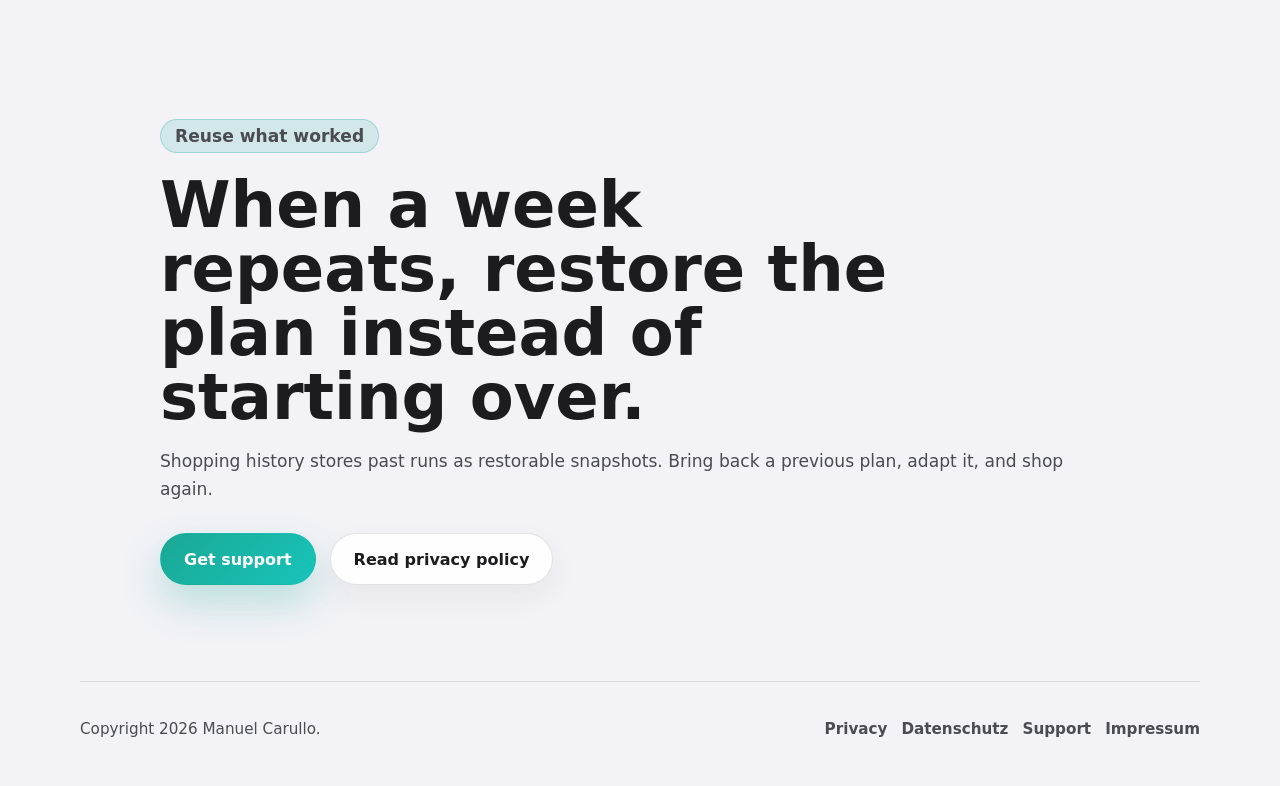
==== commit 855bf8a3: "Prepare landing page for theme-aware screenshots" ====
--- a/index.html
+++ b/index.html
@@ -39,10 +39,15 @@
           </div>
 
           <div class="hero-media" aria-label="Wocheneinkauf app screenshot placeholder">
-            <div class="phone-placeholder">
+            <div
+              class="phone-placeholder screenshot-slot"
+              data-light-src="./assets/plan-screen-light.png"
+              data-dark-src="./assets/plan-screen-dark.png"
+            >
               <span class="placeholder-label">Add screenshot</span>
               <strong>Plan tab</strong>
-              <span>Suggested file: assets/plan-screen.png</span>
+              <span>Light: assets/plan-screen-light.png</span>
+              <span>Dark: assets/plan-screen-dark.png</span>
             </div>
           </div>
         </div>
@@ -87,10 +92,15 @@
 
         <div class="workflow-grid">
           <article class="workflow-step">
-            <div class="image-placeholder landscape">
+            <div
+              class="image-placeholder landscape screenshot-slot"
+              data-light-src="./assets/recipes-catalog-light.png"
+              data-dark-src="./assets/recipes-catalog-dark.png"
+            >
               <span class="placeholder-label">Add screenshot</span>
               <strong>Recipes and catalog</strong>
-              <span>assets/recipes-catalog.png</span>
+              <span>Light: assets/recipes-catalog-light.png</span>
+              <span>Dark: assets/recipes-catalog-dark.png</span>
             </div>
             <h3>Save recipes and staples</h3>
             <p>
@@ -100,10 +110,15 @@
           </article>
 
           <article class="workflow-step">
-            <div class="image-placeholder landscape">
+            <div
+              class="image-placeholder landscape screenshot-slot"
+              data-light-src="./assets/shopping-plan-light.png"
+              data-dark-src="./assets/shopping-plan-dark.png"
+            >
               <span class="placeholder-label">Add screenshot</span>
               <strong>Plan screen</strong>
-              <span>assets/shopping-plan.png</span>
+              <span>Light: assets/shopping-plan-light.png</span>
+              <span>Dark: assets/shopping-plan-dark.png</span>
             </div>
             <h3>Choose what belongs this time</h3>
             <p>
@@ -113,10 +128,15 @@
           </article>
 
           <article class="workflow-step">
-            <div class="image-placeholder landscape">
+            <div
+              class="image-placeholder landscape screenshot-slot"
+              data-light-src="./assets/shopping-run-light.png"
+              data-dark-src="./assets/shopping-run-dark.png"
+            >
               <span class="placeholder-label">Add screenshot</span>
               <strong>Shopping run</strong>
-              <span>assets/shopping-run.png</span>
+              <span>Light: assets/shopping-run-light.png</span>
+              <span>Dark: assets/shopping-run-dark.png</span>
             </div>
             <h3>Shop from the final run</h3>
             <p>
@@ -141,10 +161,15 @@
             <li>English and German localization</li>
           </ul>
         </div>
-        <div class="image-placeholder portrait">
+        <div
+          class="image-placeholder portrait screenshot-slot"
+          data-light-src="./assets/shared-library-light.png"
+          data-dark-src="./assets/shared-library-dark.png"
+        >
           <span class="placeholder-label">Add screenshot</span>
           <strong>Library sharing</strong>
-          <span>assets/shared-library.png</span>
+          <span>Light: assets/shared-library-light.png</span>
+          <span>Dark: assets/shared-library-dark.png</span>
         </div>
       </section>
 
--- a/assets/styles.css
+++ b/assets/styles.css
@@ -238,6 +238,31 @@
   text-align: center;
 }
 
+.screenshot-slot {
+  position: relative;
+  overflow: hidden;
+}
+
+.screenshot-slot picture,
+.screenshot-slot img {
+  display: block;
+  width: 100%;
+  height: 100%;
+}
+
+.screenshot-slot img {
+  object-fit: cover;
+}
+
+.phone-placeholder img {
+  object-fit: contain;
+}
+
+.screenshot-slot picture {
+  position: absolute;
+  inset: 0;
+}
+
 .phone-placeholder strong,
 .image-placeholder strong {
   margin: 8px 0;
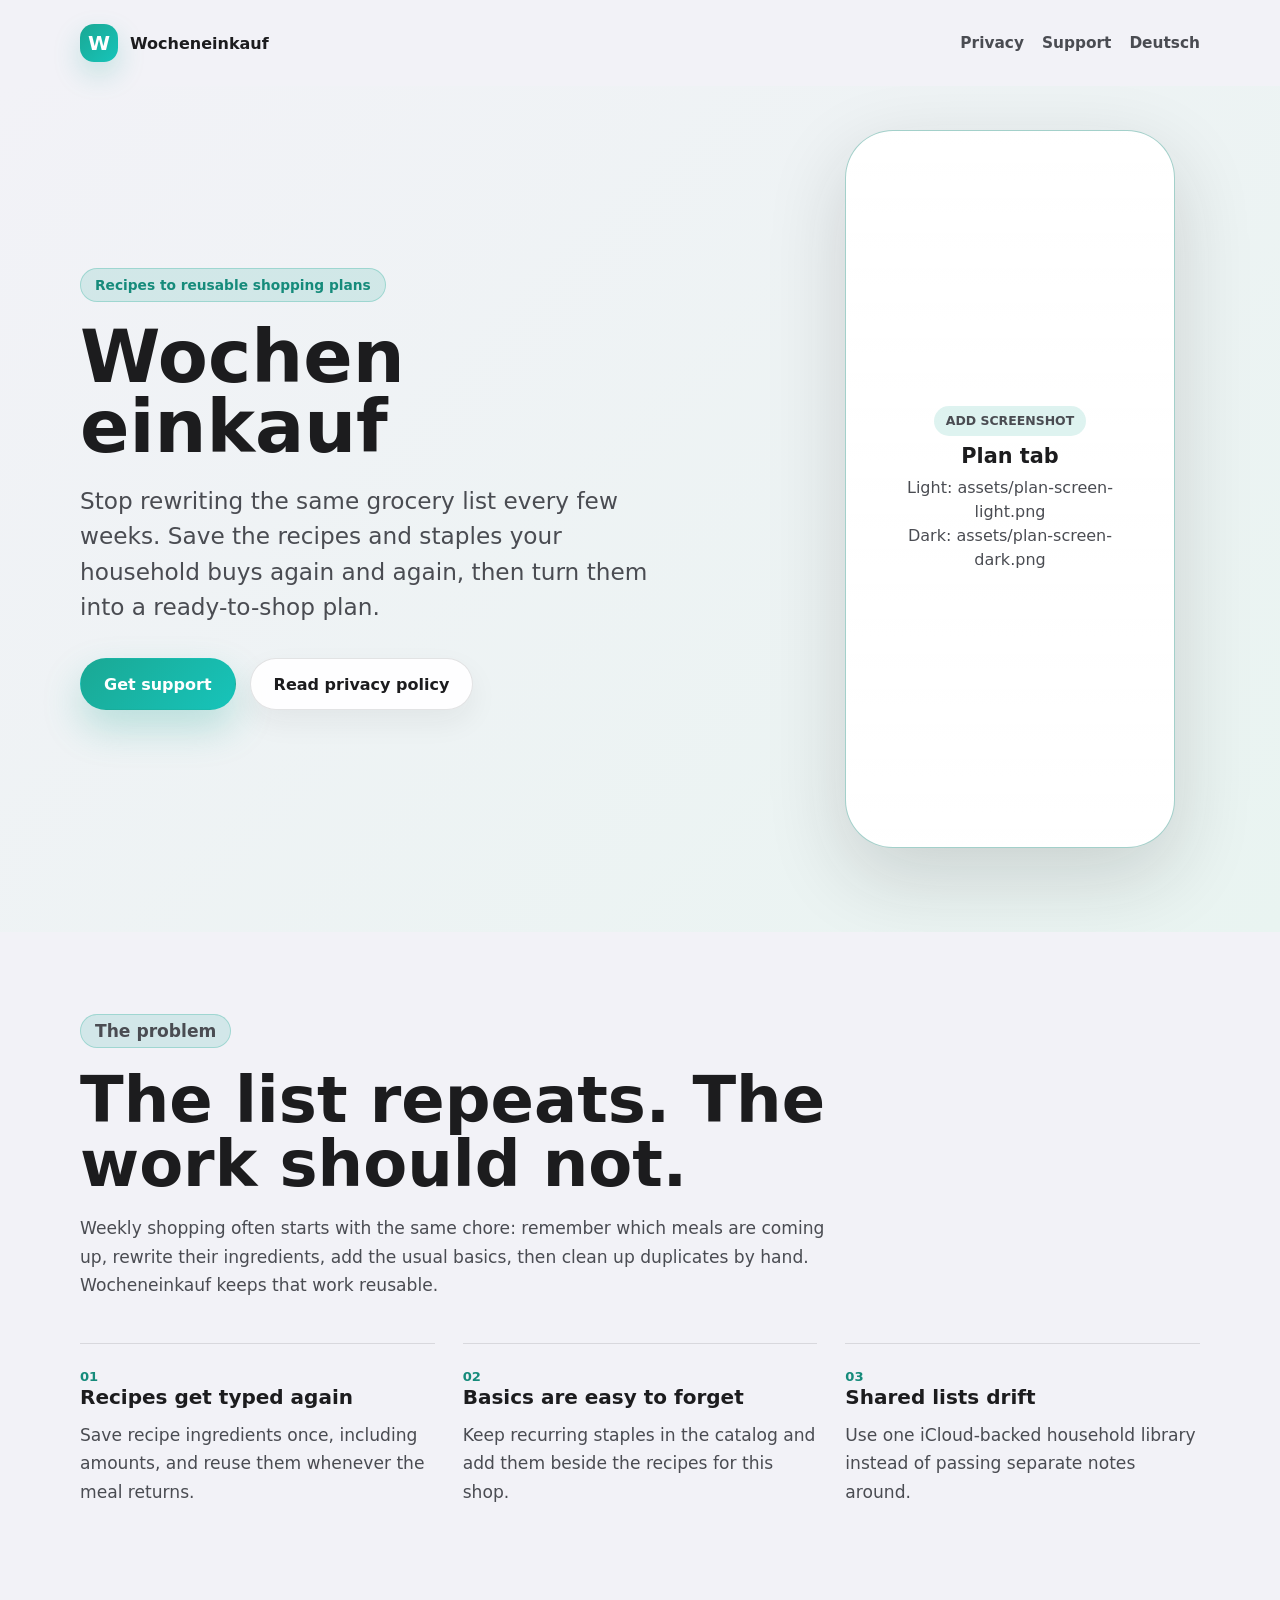
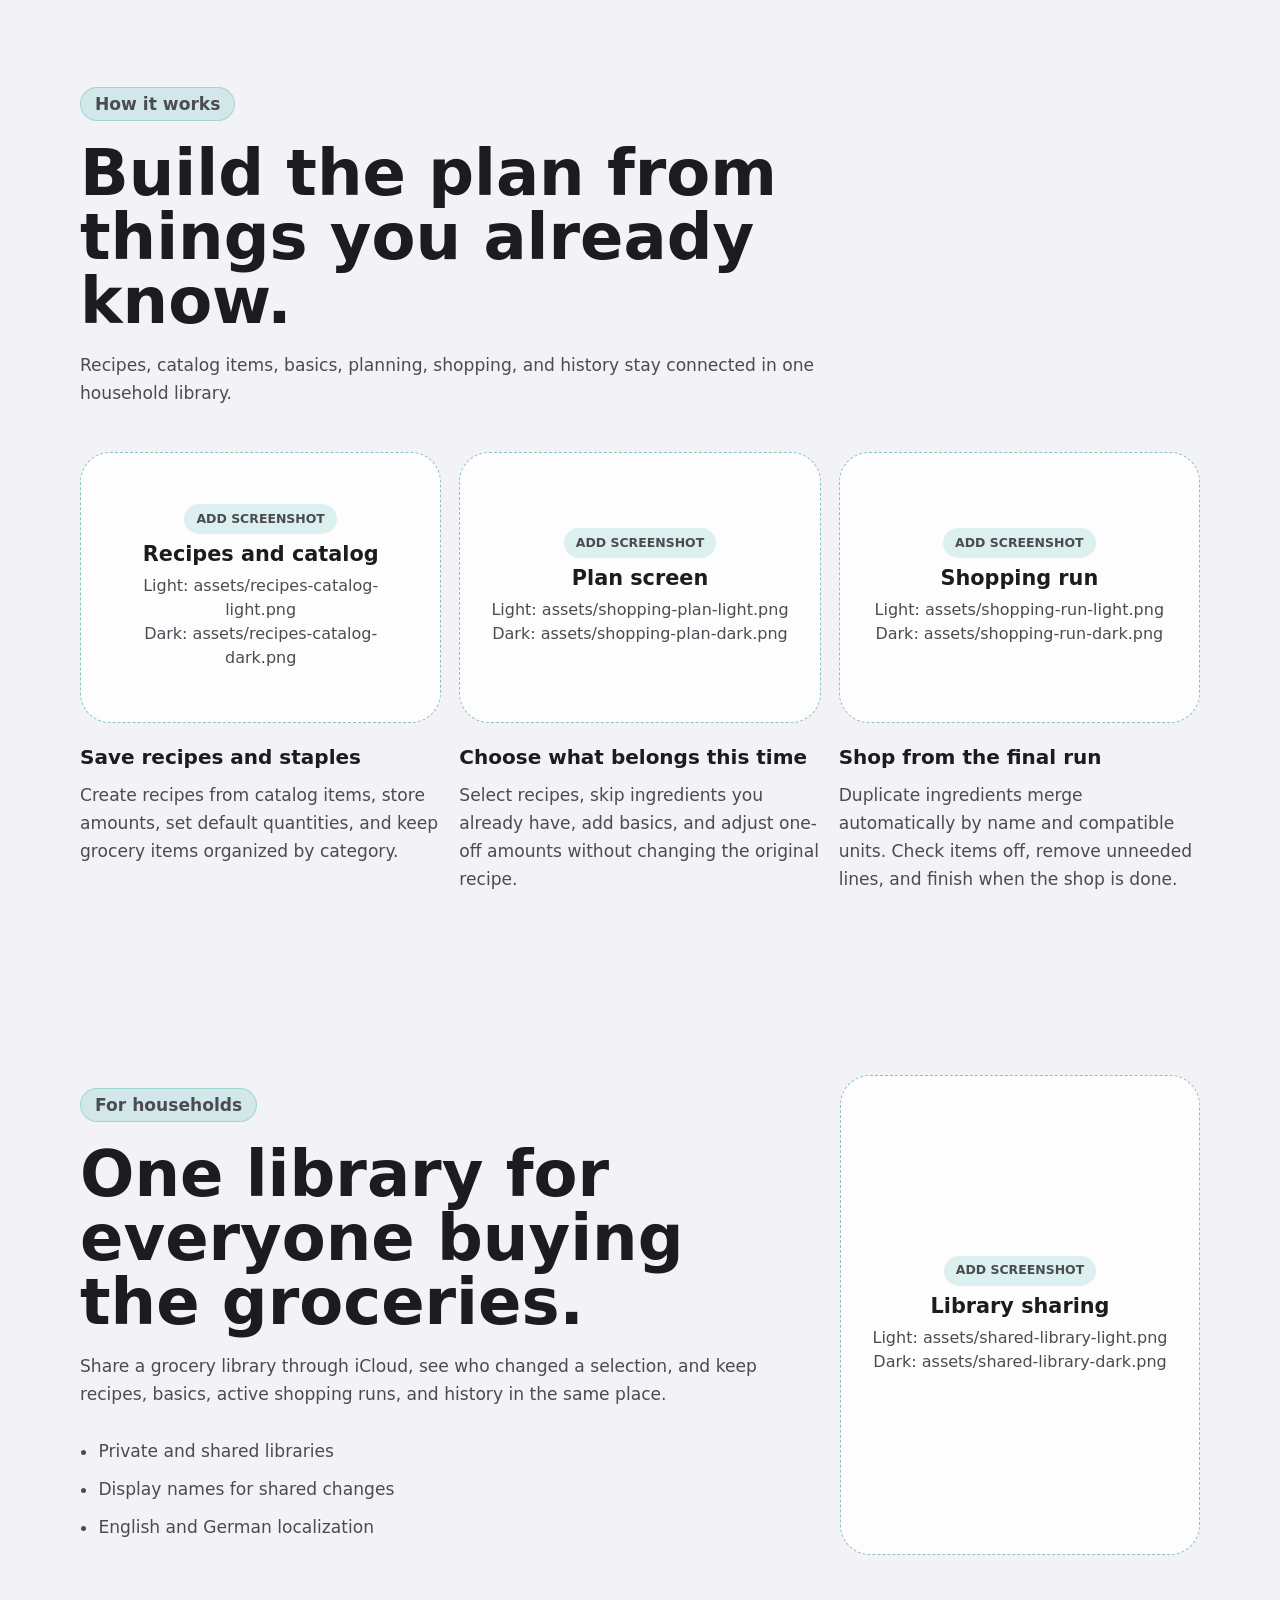
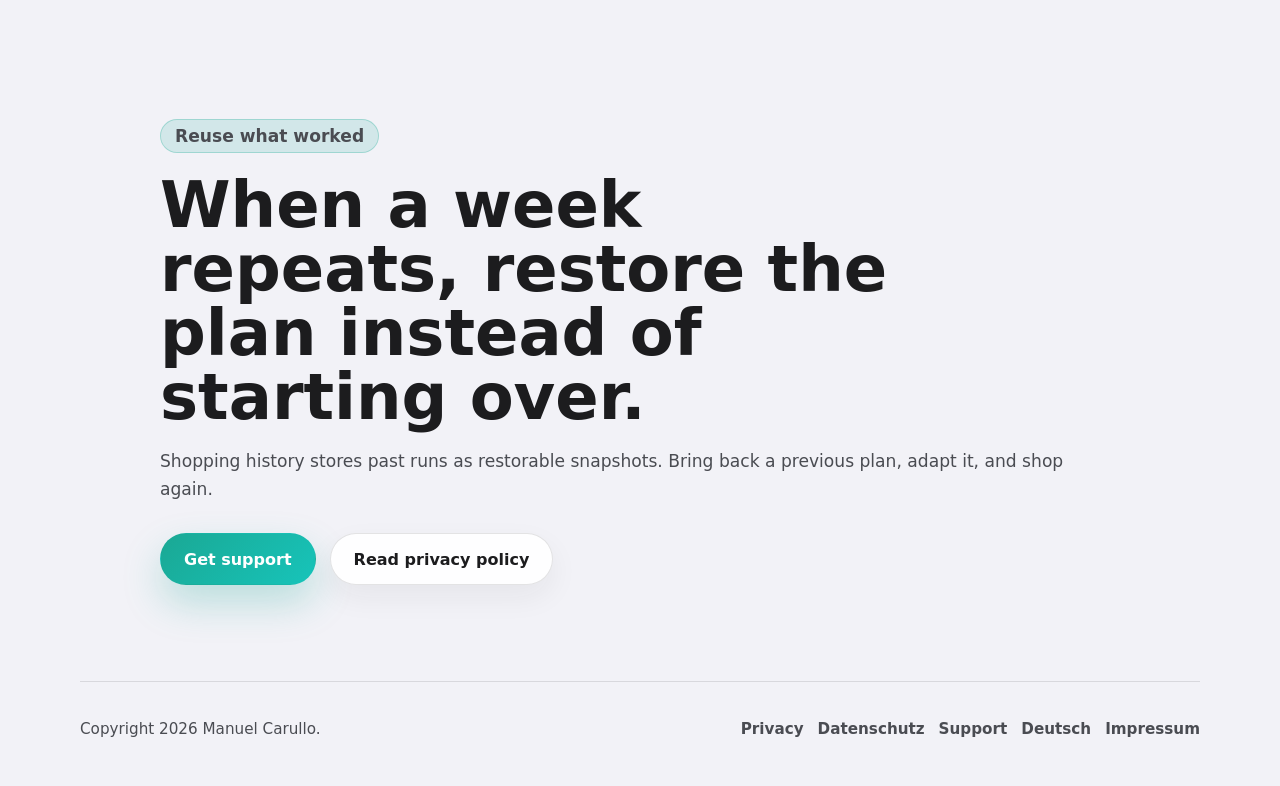
==== commit 6f57e6b9: "Add German site pages and language links" ====
--- a/index.html
+++ b/index.html
@@ -8,6 +8,9 @@
       name="description"
       content="Wocheneinkauf saves recipes, staples, and shared grocery libraries so households can plan recurring shops without rewriting the same lists."
     >
+    <link rel="alternate" hreflang="en" href="https://wocheneinkauf.carullo.dev/">
+    <link rel="alternate" hreflang="de" href="https://wocheneinkauf.carullo.dev/de/">
+    <link rel="alternate" hreflang="x-default" href="https://wocheneinkauf.carullo.dev/">
     <link rel="stylesheet" href="assets/styles.css">
   </head>
   <body>
@@ -19,6 +22,7 @@
       <nav class="nav" aria-label="Main navigation">
         <a href="./privacy/">Privacy</a>
         <a href="./support/">Support</a>
+        <a href="./de/" lang="de" hreflang="de">Deutsch</a>
       </nav>
     </header>
 
@@ -193,6 +197,7 @@
         <a href="./privacy/">Privacy</a>
         <a href="./datenschutz/">Datenschutz</a>
         <a href="./support/">Support</a>
+        <a href="./de/" lang="de" hreflang="de">Deutsch</a>
         <a href="./impressum/">Impressum</a>
       </nav>
     </footer>
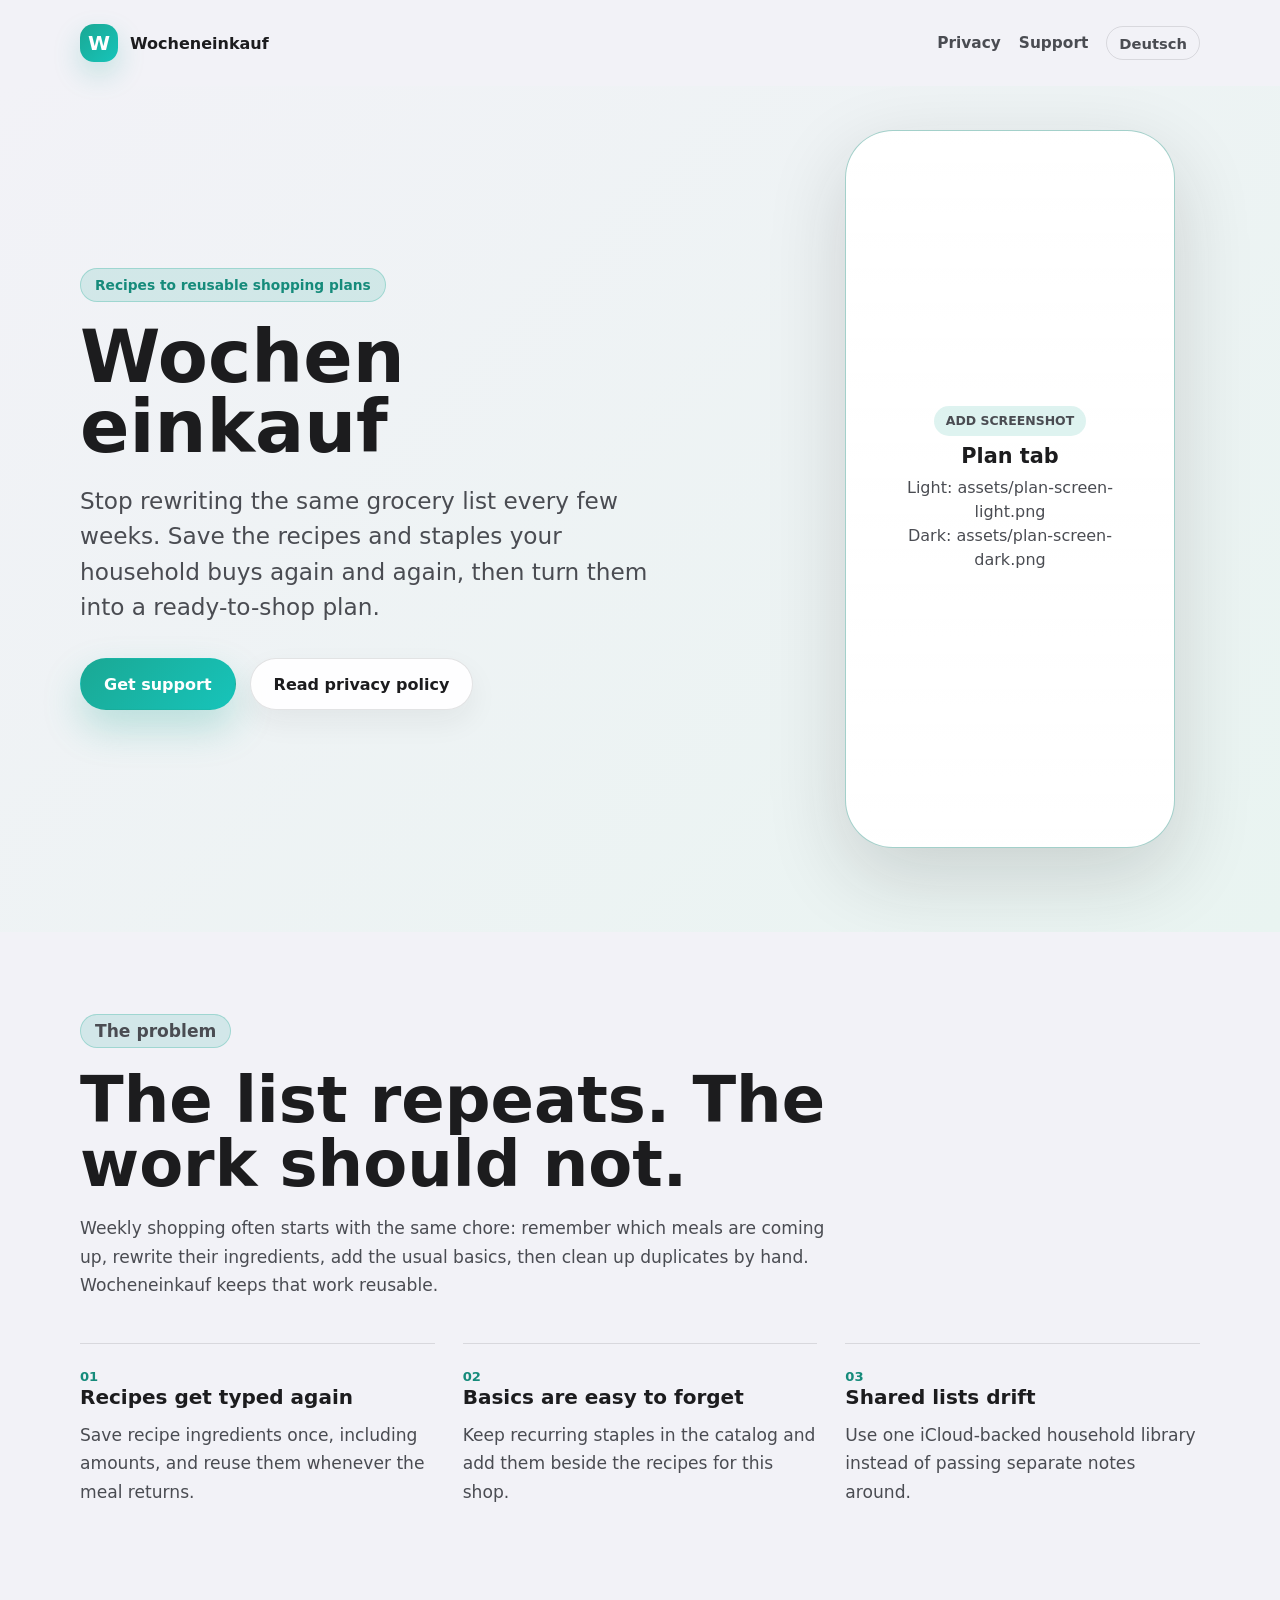
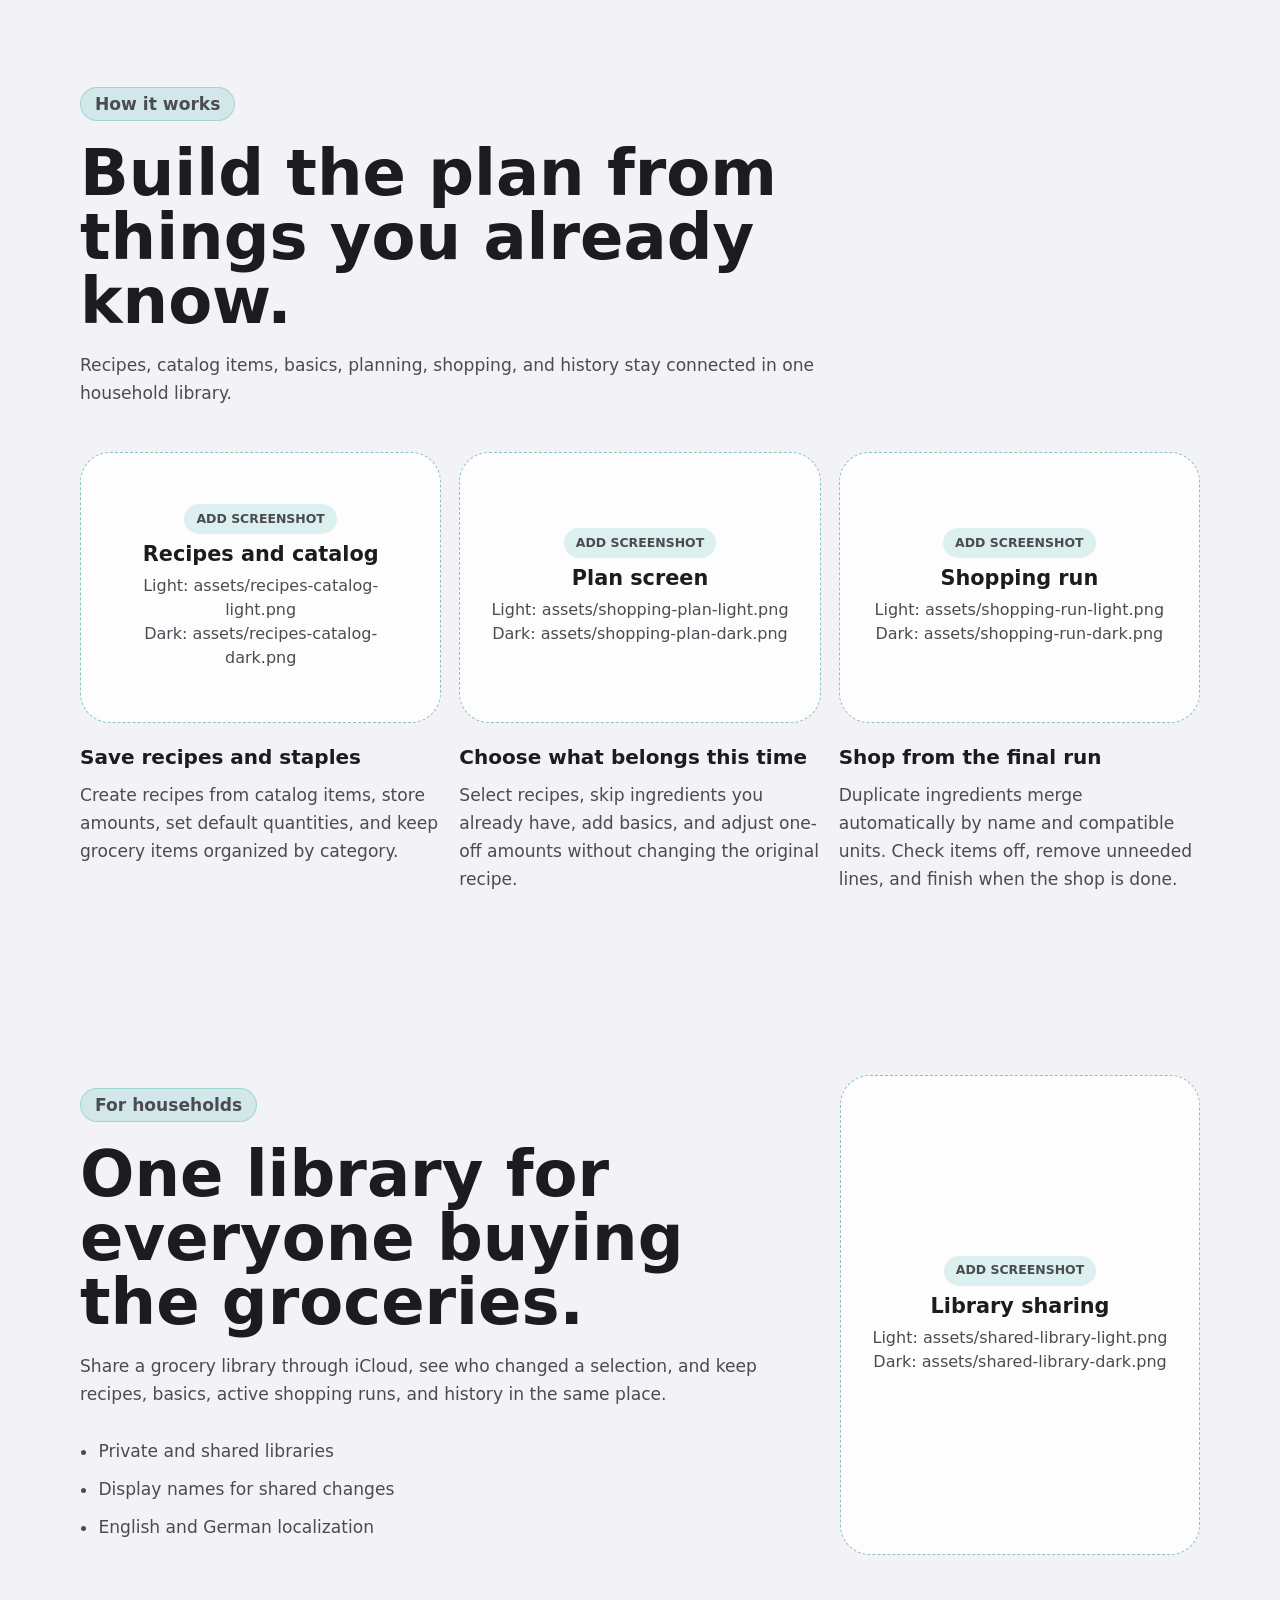
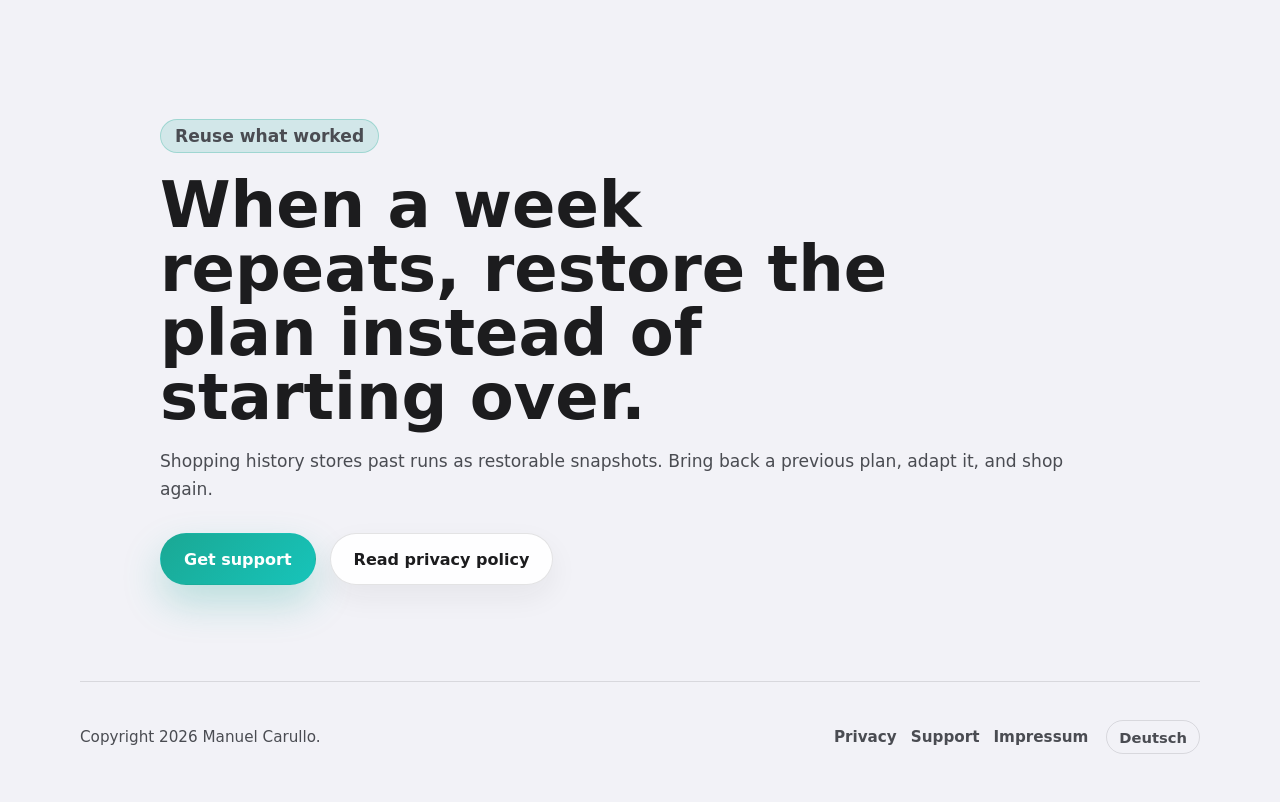
==== commit 158b350f: "Mirror site navigation and document page hierarchy" ====
--- a/index.html
+++ b/index.html
@@ -19,11 +19,13 @@
         <span class="brand-mark" aria-hidden="true">W</span>
         <span>Wocheneinkauf</span>
       </a>
-      <nav class="nav" aria-label="Main navigation">
-        <a href="./privacy/">Privacy</a>
-        <a href="./support/">Support</a>
-        <a href="./de/" lang="de" hreflang="de">Deutsch</a>
-      </nav>
+      <div class="header-actions">
+        <nav class="nav" aria-label="Main navigation">
+          <a href="./privacy/">Privacy</a>
+          <a href="./support/">Support</a>
+        </nav>
+        <a class="language-switch" href="./de/" lang="de" hreflang="de">Deutsch</a>
+      </div>
     </header>
 
     <main>
@@ -193,13 +195,14 @@
 
     <footer class="site-footer">
       <span>Copyright 2026 Manuel Carullo.</span>
-      <nav class="footer-links" aria-label="Legal links">
-        <a href="./privacy/">Privacy</a>
-        <a href="./datenschutz/">Datenschutz</a>
-        <a href="./support/">Support</a>
-        <a href="./de/" lang="de" hreflang="de">Deutsch</a>
-        <a href="./impressum/">Impressum</a>
-      </nav>
+      <div class="footer-nav-group">
+        <nav class="footer-links" aria-label="Footer links">
+          <a href="./privacy/">Privacy</a>
+          <a href="./support/">Support</a>
+          <a href="./impressum/">Impressum</a>
+        </nav>
+        <a class="language-switch" href="./de/" lang="de" hreflang="de">Deutsch</a>
+      </div>
     </footer>
   </body>
 </html>
--- a/assets/styles.css
+++ b/assets/styles.css
@@ -111,6 +111,30 @@
   text-decoration: none;
 }
 
+.header-actions {
+  display: flex;
+  align-items: center;
+  gap: 18px;
+}
+
+.language-switch {
+  display: inline-flex;
+  min-height: 34px;
+  align-items: center;
+  border: 1px solid var(--line);
+  border-radius: var(--radius-button);
+  padding: 0 12px;
+  color: var(--muted);
+  font-size: 0.92rem;
+  font-weight: 700;
+  text-decoration: none;
+}
+
+.language-switch:hover {
+  border-color: color-mix(in srgb, var(--accent) 42%, var(--line));
+  color: var(--accent-strong);
+}
+
 .hero {
   position: relative;
   isolation: isolate;
@@ -465,6 +489,14 @@
   gap: 14px;
 }
 
+.footer-nav-group {
+  display: flex;
+  flex-wrap: wrap;
+  align-items: center;
+  justify-content: flex-end;
+  gap: 18px;
+}
+
 .footer-links a {
   color: var(--muted);
   font-weight: 620;
@@ -475,6 +507,10 @@
   .site-header {
     align-items: flex-start;
     flex-direction: column;
+  }
+
+  .header-actions {
+    flex-wrap: wrap;
   }
 
   .hero-inner {
@@ -505,6 +541,10 @@
   .site-footer {
     align-items: flex-start;
     flex-direction: column;
+  }
+
+  .footer-nav-group {
+    justify-content: flex-start;
   }
 }
 
@@ -516,9 +556,13 @@
     width: min(100% - 28px, 1120px);
   }
 
+  .header-actions,
   .nav {
     width: 100%;
-    justify-content: space-between;
+  }
+
+  .nav {
+    justify-content: flex-start;
     gap: 10px;
   }
 
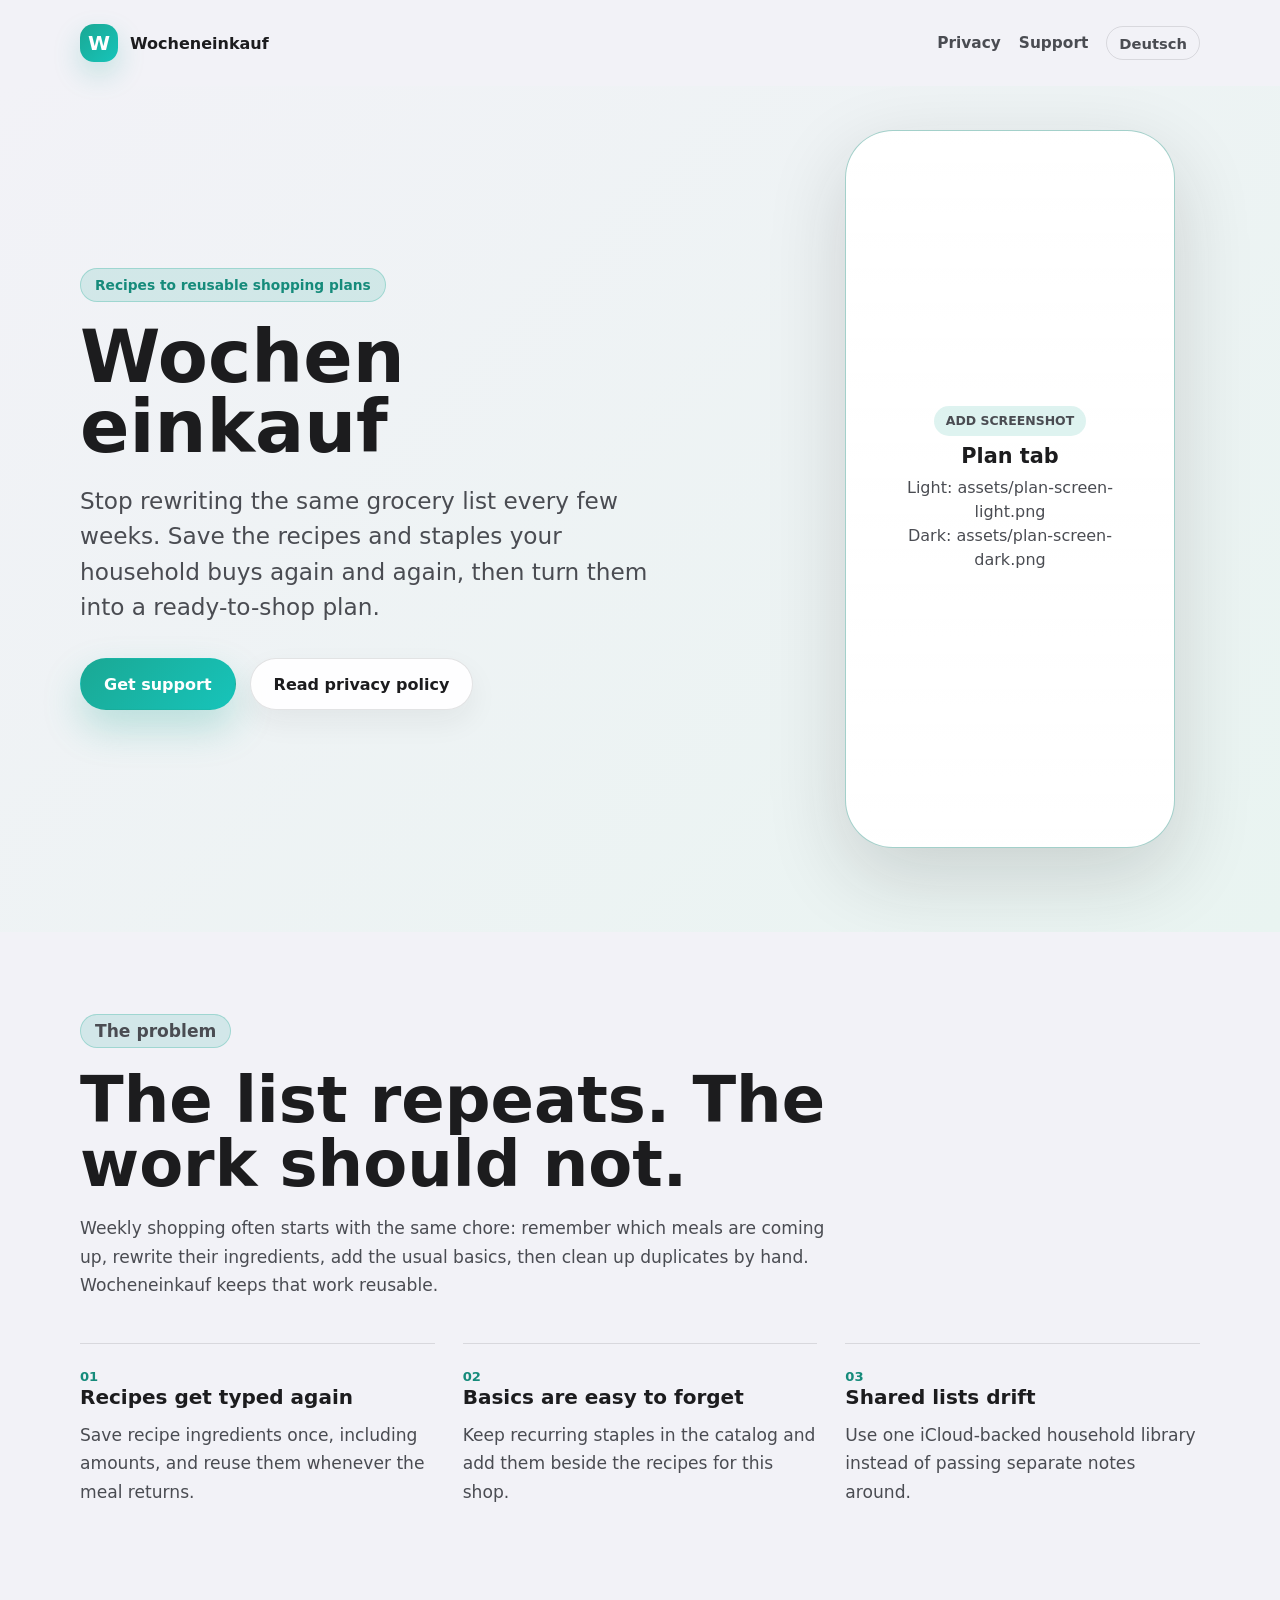
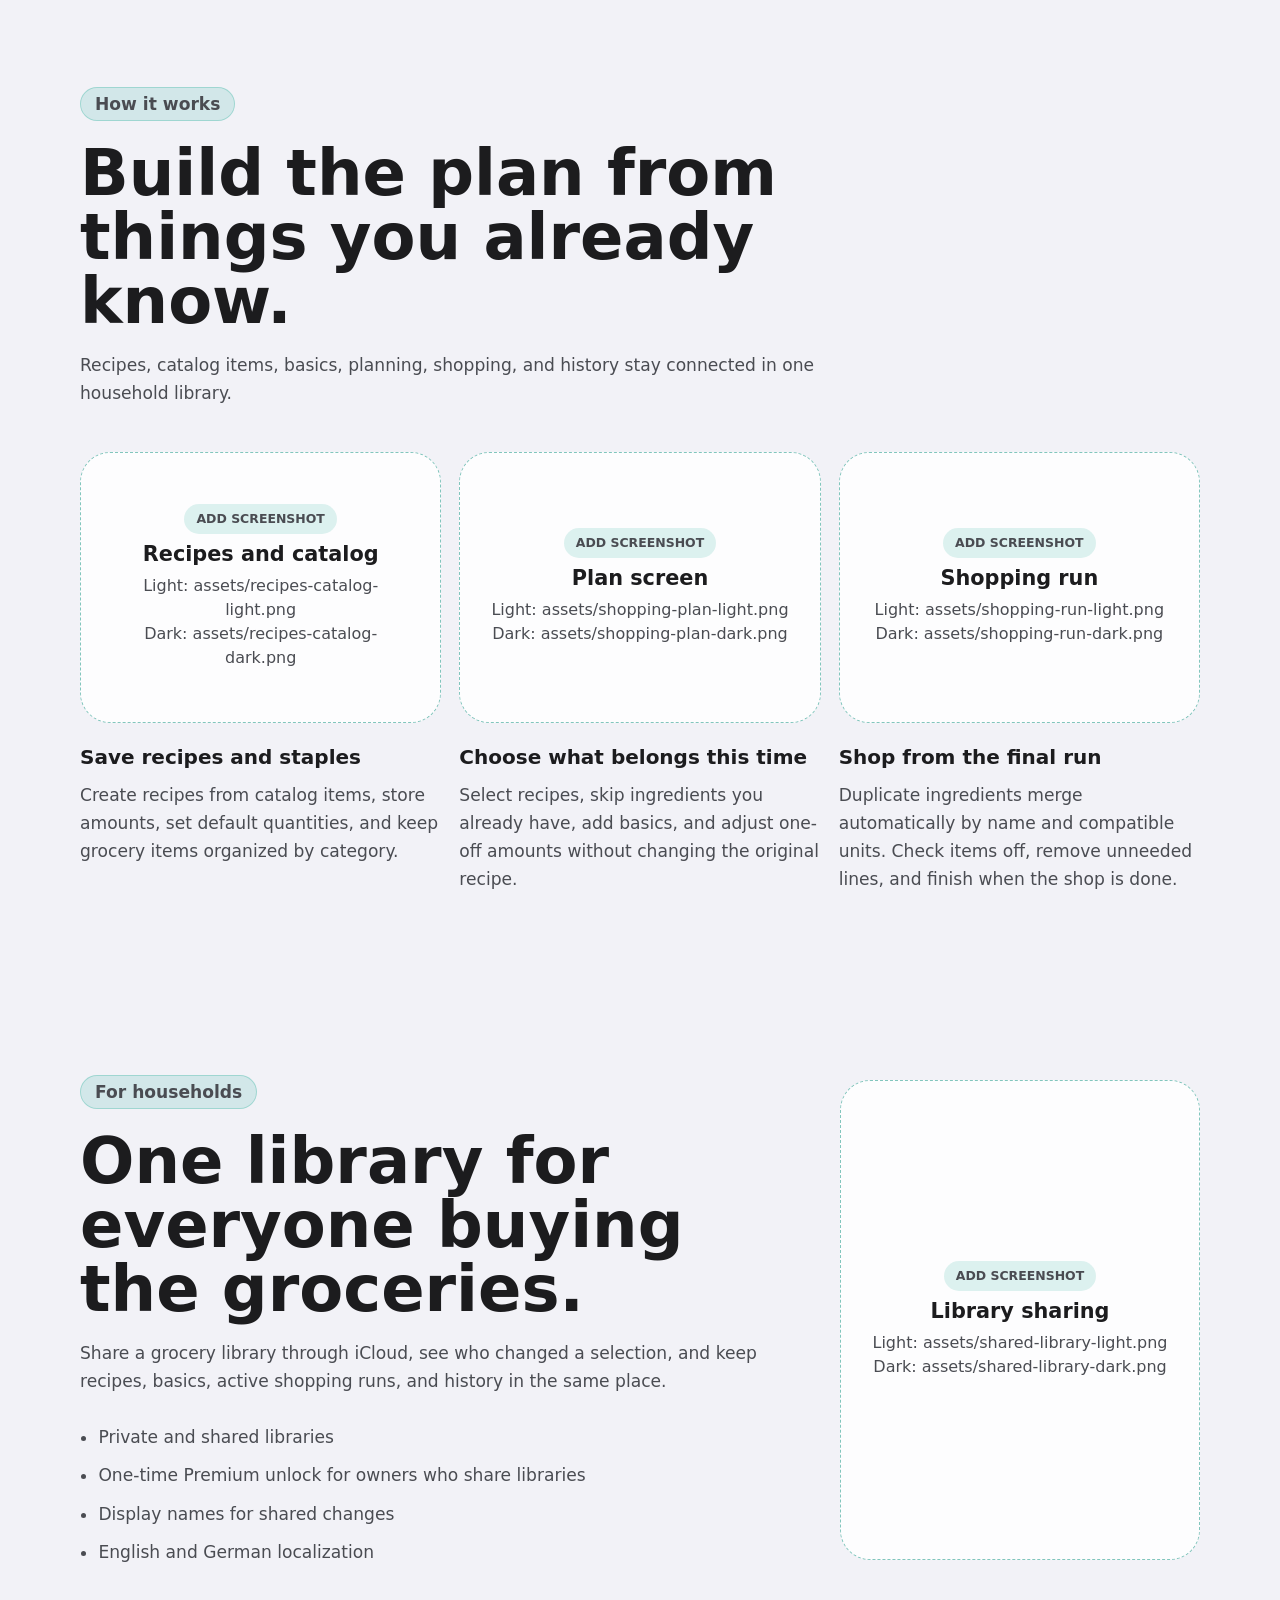
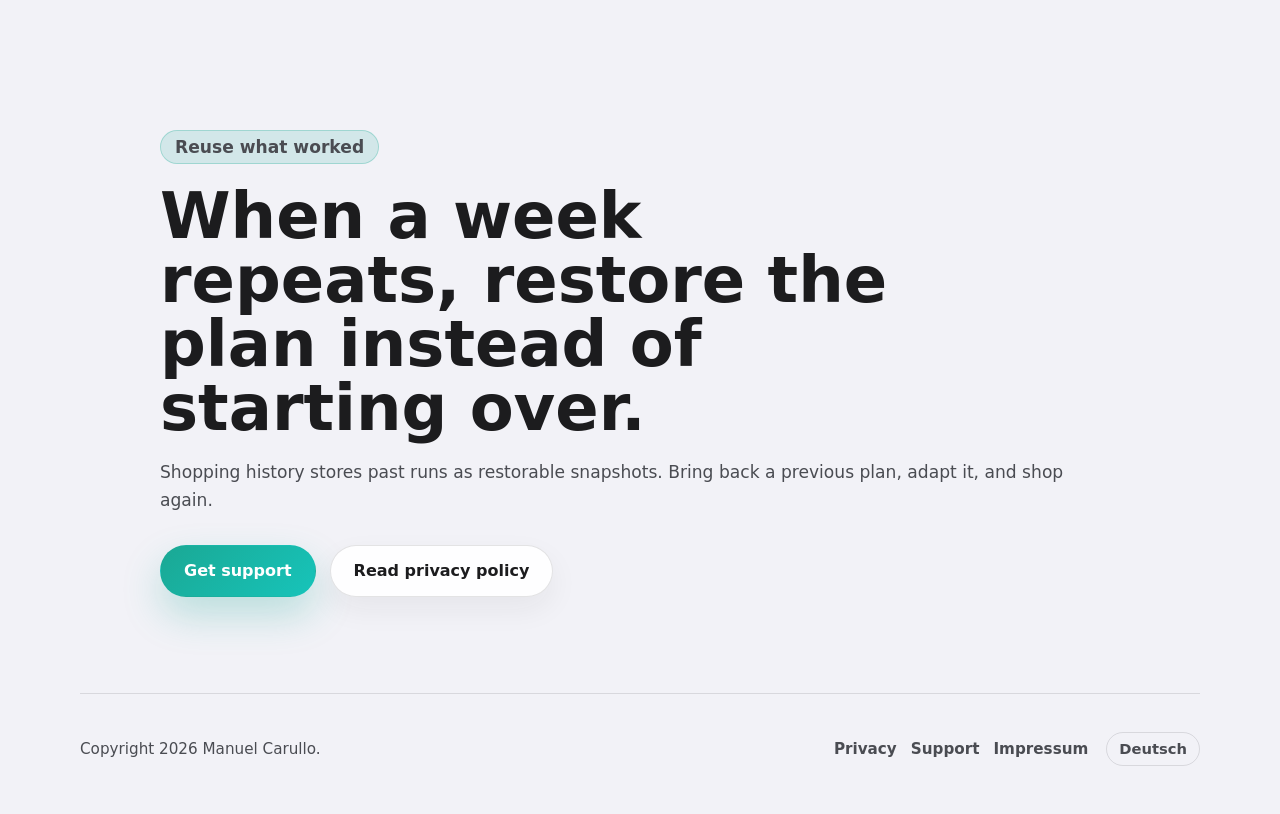
==== commit 06997cd5: "Clarify premium sharing documentation" ====
--- a/index.html
+++ b/index.html
@@ -163,6 +163,7 @@
           </p>
           <ul class="feature-points">
             <li>Private and shared libraries</li>
+            <li>One-time Premium unlock for owners who share libraries</li>
             <li>Display names for shared changes</li>
             <li>English and German localization</li>
           </ul>
--- a/assets/styles.css
+++ b/assets/styles.css
@@ -470,6 +470,121 @@
   background: var(--surface);
 }
 
+.guide {
+  max-width: 880px;
+}
+
+.guide .lead {
+  max-width: 760px;
+}
+
+.guide-toc {
+  display: flex;
+  flex-wrap: wrap;
+  gap: 10px;
+  margin: 34px 0 58px;
+}
+
+.guide-toc a {
+  display: inline-flex;
+  min-height: 38px;
+  align-items: center;
+  border: 1px solid var(--line);
+  border-radius: var(--radius-button);
+  padding: 0 14px;
+  background: var(--surface);
+  color: var(--muted);
+  font-size: 0.92rem;
+  font-weight: 720;
+  text-decoration: none;
+}
+
+.guide-toc a:hover {
+  border-color: color-mix(in srgb, var(--accent) 42%, var(--line));
+  color: var(--accent-strong);
+}
+
+.guide-section {
+  border-top: 1px solid var(--line);
+  padding: 46px 0;
+}
+
+.guide-section:first-of-type {
+  border-top: 0;
+}
+
+.guide-section h2 {
+  margin-bottom: 16px;
+  font-size: clamp(1.85rem, 4.4vw, 3.2rem);
+}
+
+.guide-section h3 {
+  margin-top: 32px;
+  margin-bottom: 12px;
+  font-size: 1.15rem;
+}
+
+.guide-steps {
+  display: grid;
+  gap: 12px;
+  margin: 26px 0 0;
+  padding-left: 1.35rem;
+}
+
+.guide-steps li::marker {
+  color: var(--accent-strong);
+  font-weight: 780;
+}
+
+.guide-note,
+.guide-shot {
+  margin-top: 26px;
+  border: 1px solid var(--line);
+  border-radius: 24px;
+  padding: 22px;
+  background: var(--surface);
+}
+
+.guide-note {
+  color: var(--muted);
+  font-size: 1.02rem;
+  line-height: 1.6;
+}
+
+.guide-note strong {
+  color: var(--text);
+}
+
+.guide-shot {
+  background:
+    linear-gradient(135deg, color-mix(in srgb, var(--surface-selected) 62%, transparent), transparent),
+    var(--surface-secondary);
+}
+
+.guide-shot span {
+  display: inline-flex;
+  min-height: 28px;
+  align-items: center;
+  margin-bottom: 12px;
+  border-radius: var(--radius-button);
+  padding: 0 10px;
+  background: var(--surface-selected);
+  color: var(--accent-strong);
+  font-size: 0.75rem;
+  font-weight: 780;
+  text-transform: uppercase;
+}
+
+.guide-shot strong {
+  display: block;
+  margin-bottom: 8px;
+  font-size: 1.12rem;
+}
+
+.guide-shot p {
+  margin-bottom: 0;
+}
+
 .site-footer {
   display: flex;
   align-items: center;
